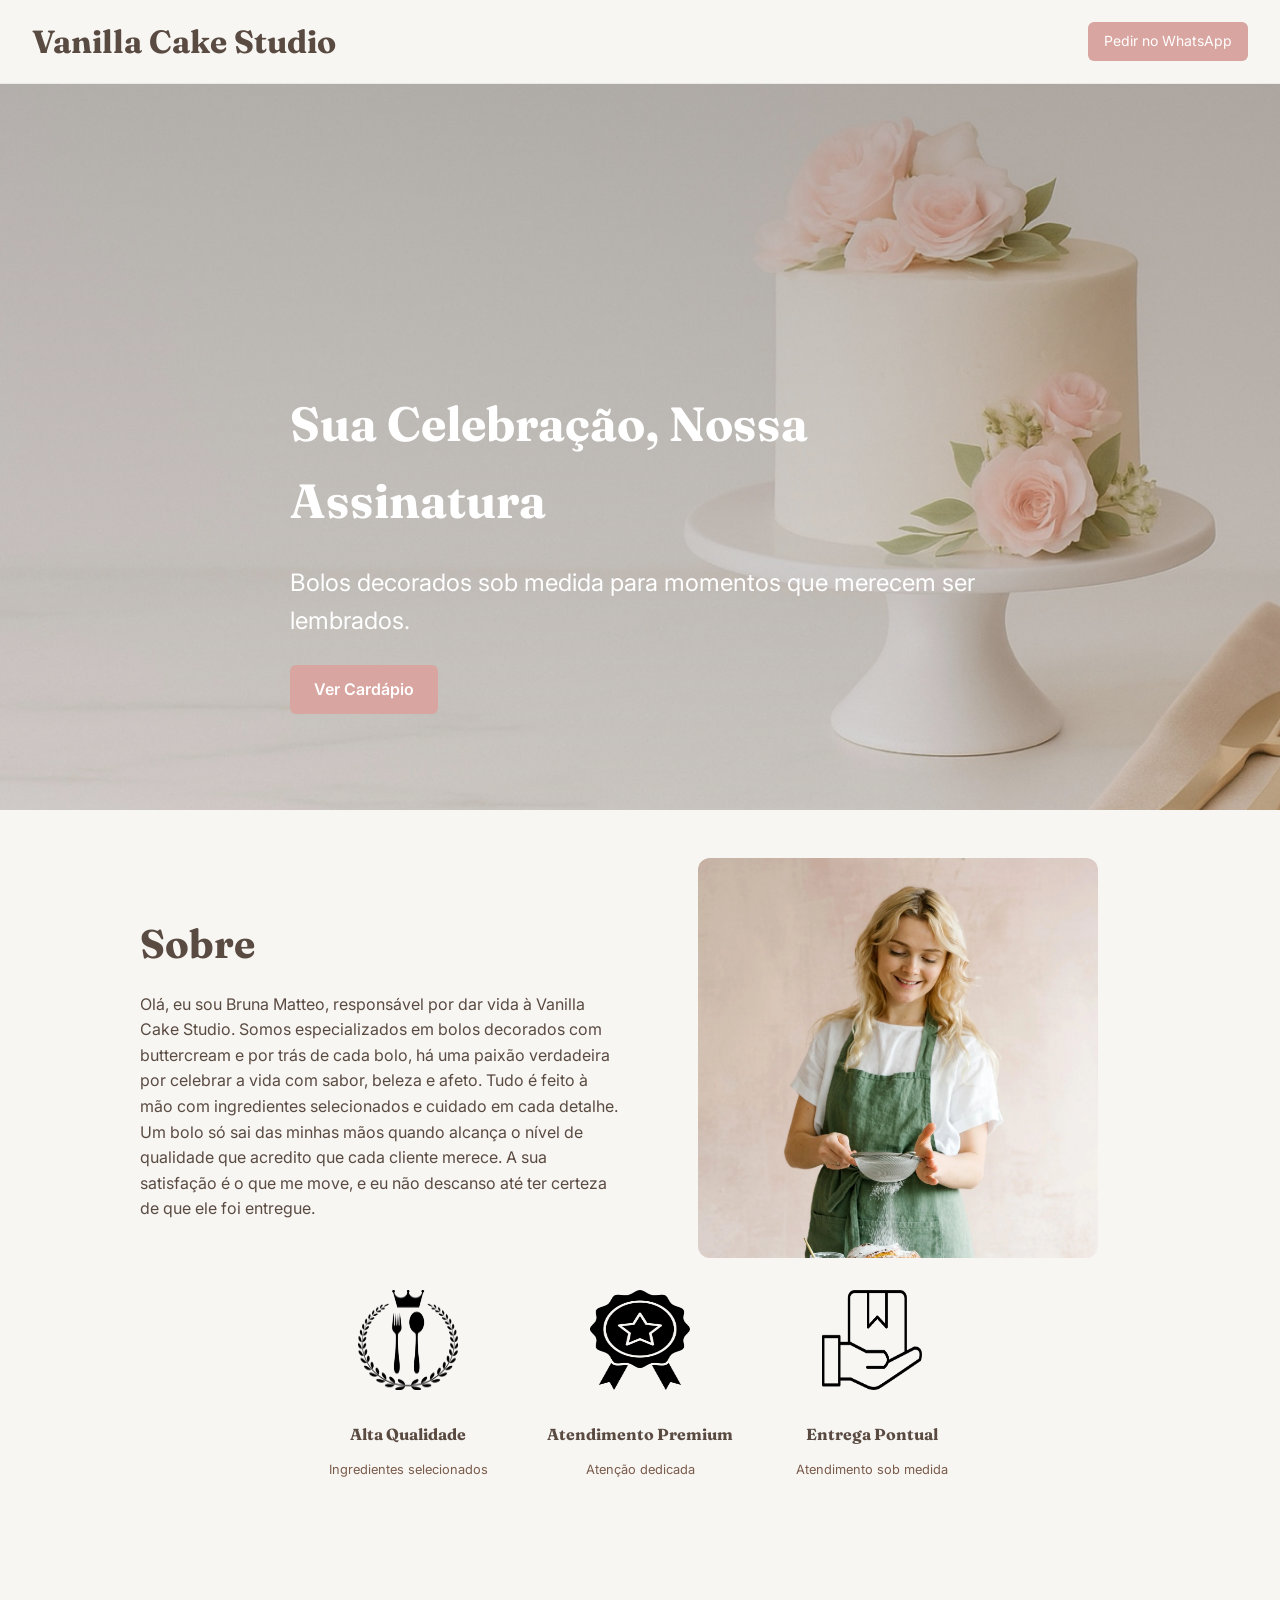
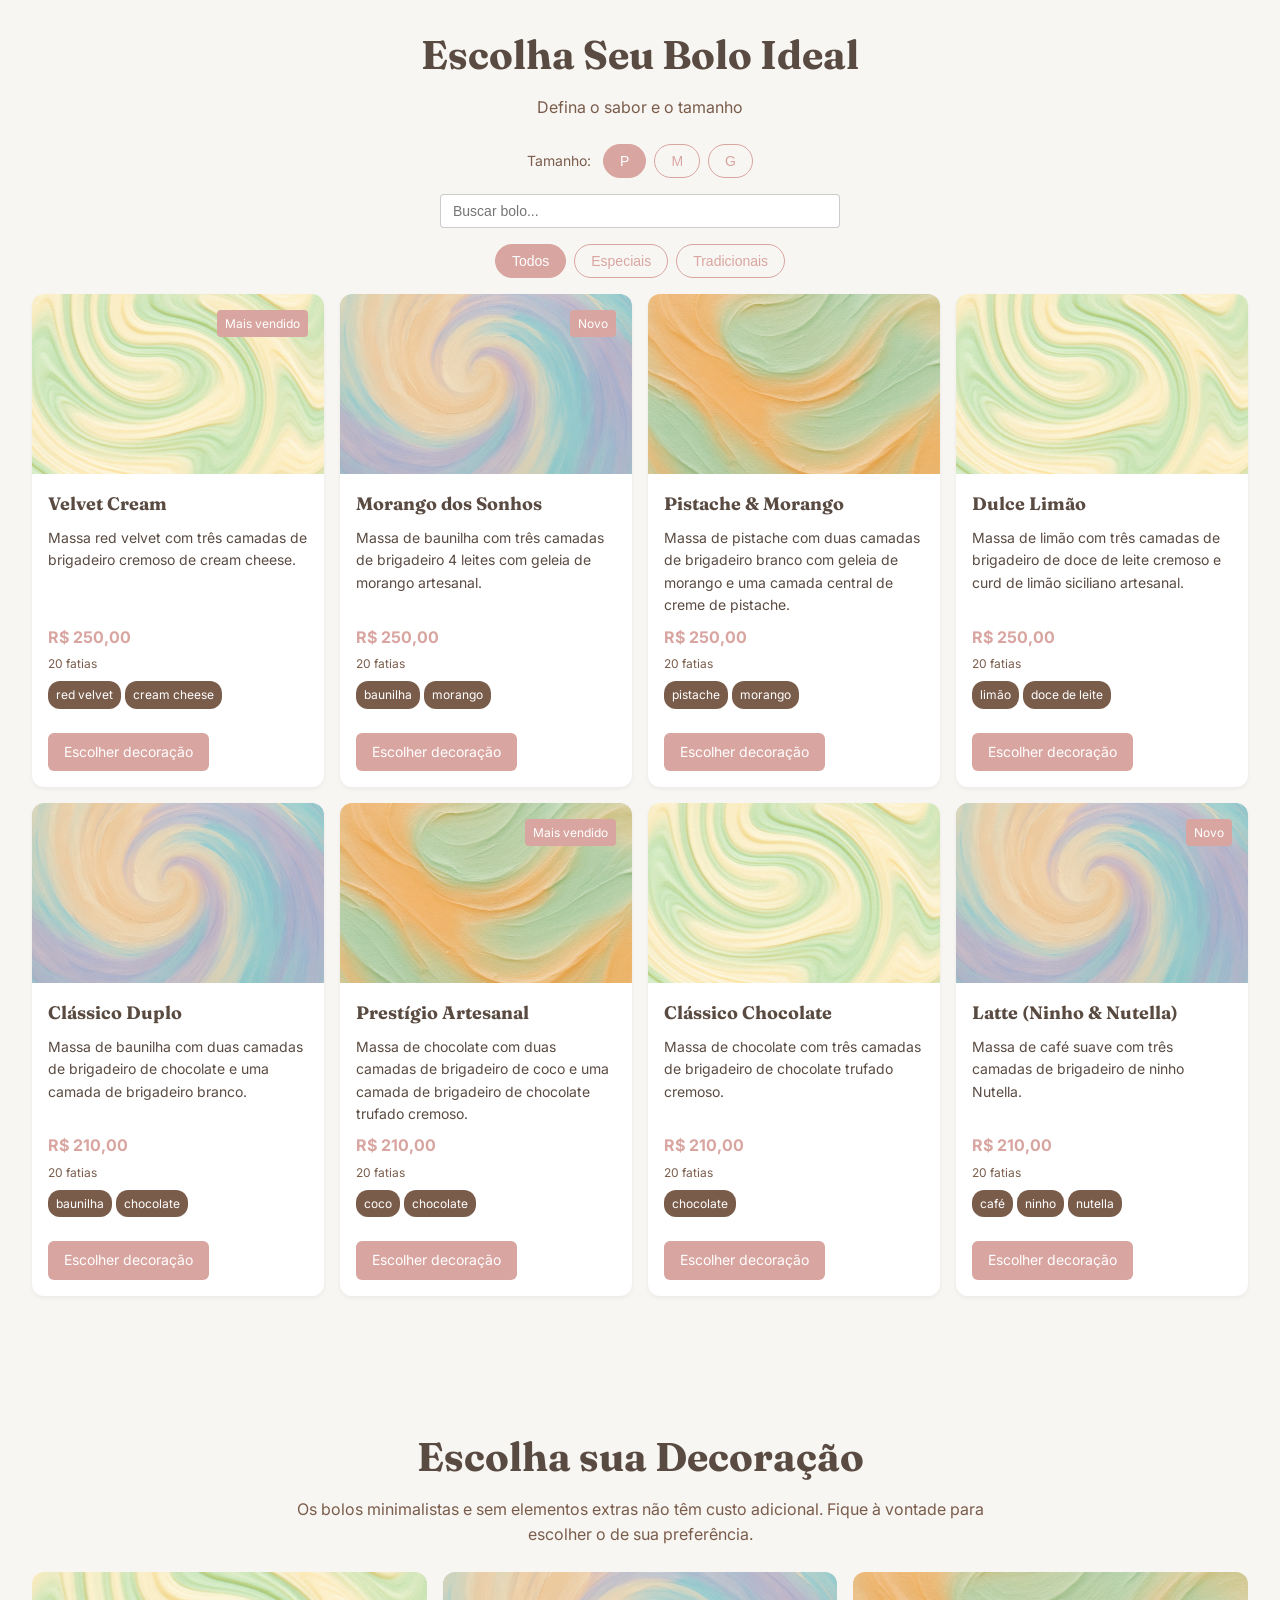
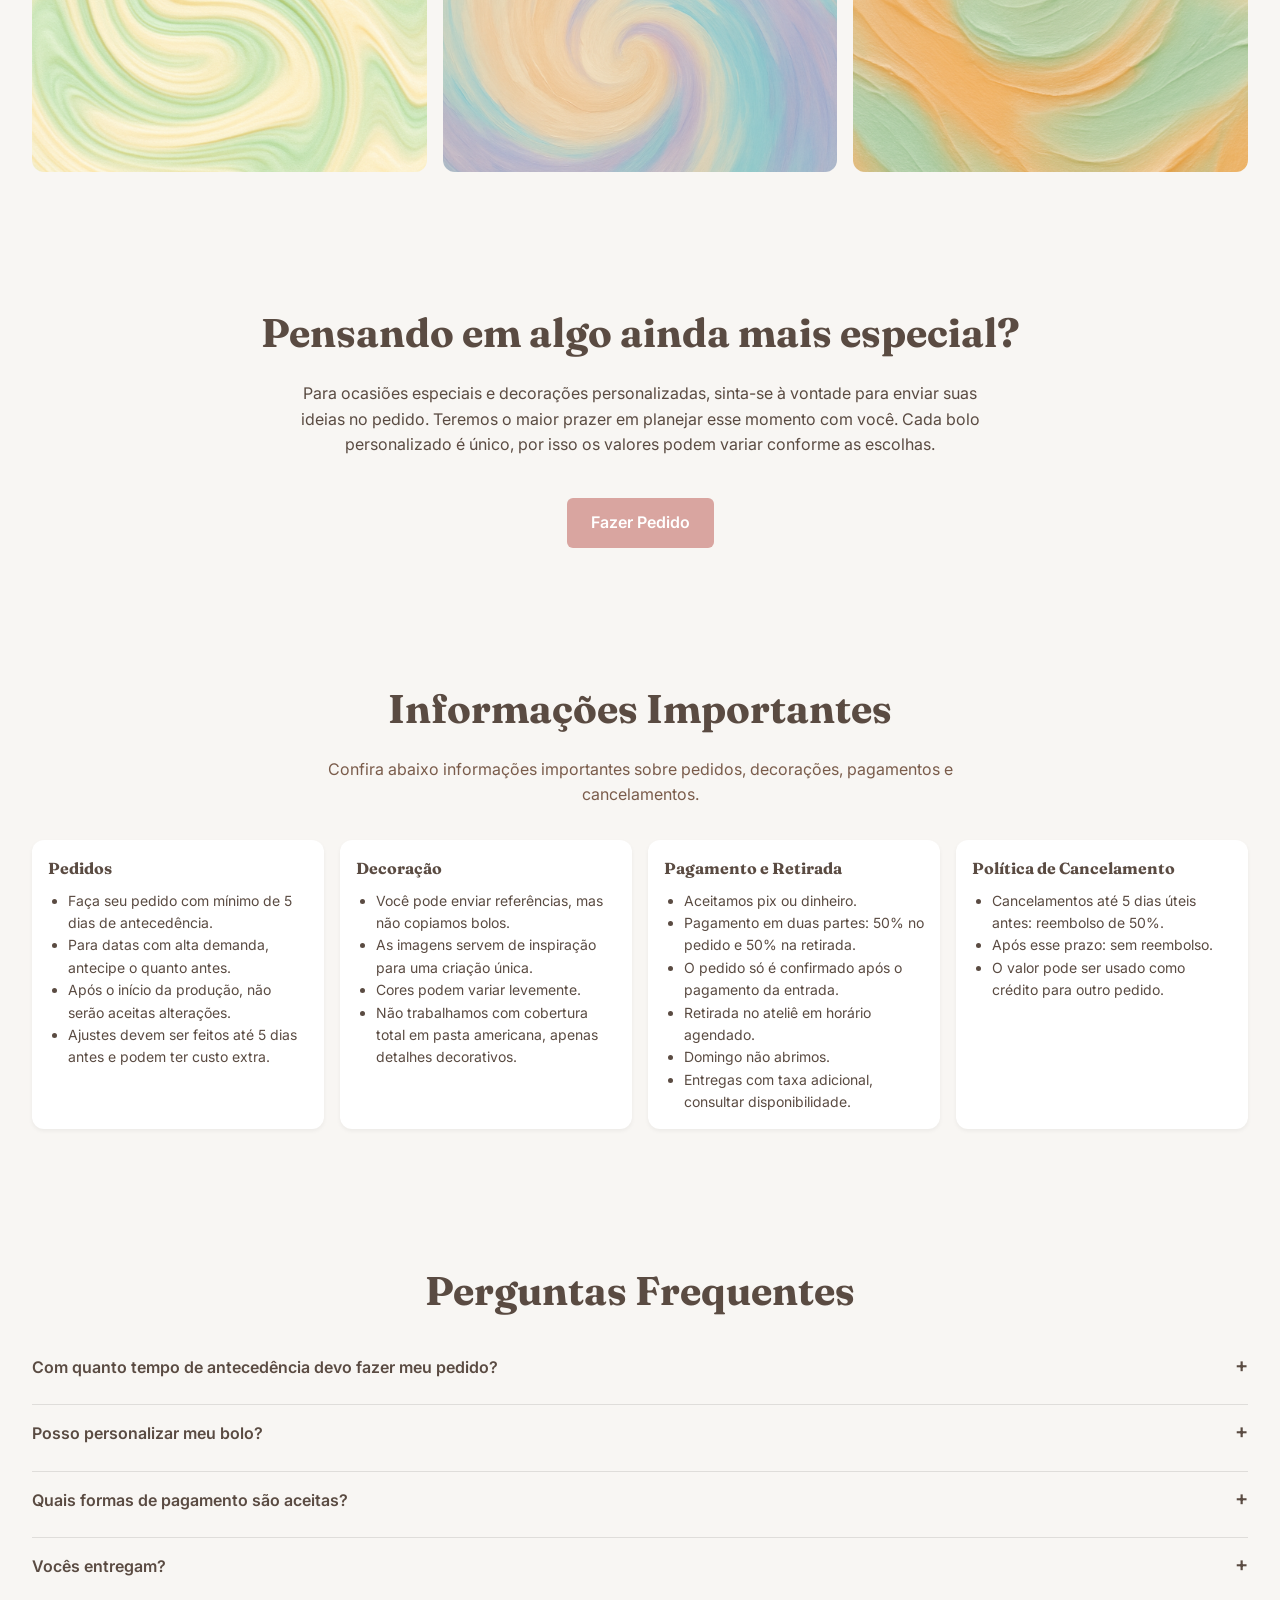
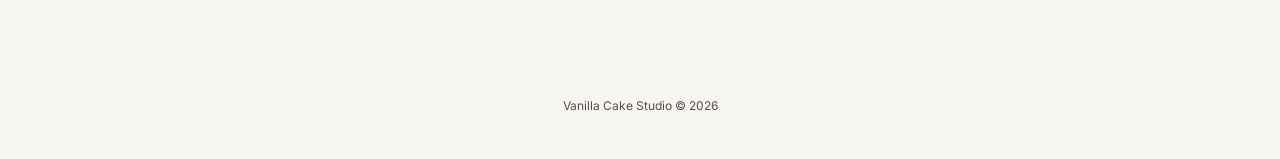
==== index.html @ 95d444e2 "Initial commit" ====
<!DOCTYPE html>
<html lang="pt-BR">
<head>
  <meta charset="UTF-8">
  <meta name="viewport" content="width=device-width, initial-scale=1.0">
  <title>Cardápio Bolo à Vista</title>
  <meta name="description" content="Cardápio de bolos decorados, feitos sob medida e personalizados.">
  <!-- Google Fonts -->
  <!-- Use Fraunces for elegant headlines and Inter for body text -->
  <link href="https://fonts.googleapis.com/css2?family=Fraunces:ital,opsz,wght@0,9..144,600;0,9..144,700;1,9..144,600;1,9..144,700&family=Inter:wght@400;500;600;700&display=swap" rel="stylesheet">
  <!-- Styles -->
  <link rel="stylesheet" href="assets/css/styles.css">
</head>
<body>
  <!-- Header -->
  <header id="header">
    <nav class="nav-bar">
      <div class="brand-text" id="brandText">Bolo à Vista</div>
      <a class="header-cta" id="headerCta" href="#" aria-label="Fazer pedido no WhatsApp">WhatsApp</a>
    </nav>
  </header>
  <!-- Main content will be injected via JS -->
  <main id="main"></main>
  <!-- Footer -->
  <footer id="footer">
    <div class="footer-inner">
      <p id="footerText"></p>
    </div>
  </footer>
  <!-- Scripts -->
  <!-- Default content for offline preview. When the site is deployed the CMS JSON will override these values. -->
  <script src="assets/js/data.js"></script>
  <script src="assets/js/app.js"></script>
  <!-- Netlify Identity Script -->
<script src="https://identity.netlify.com/v1/netlify-identity-widget.js"></script>
<script>
  if (window.netlifyIdentity) {
    // Só abre o popup se a URL tiver token do e-mail (convite/recuperação)
    const hasToken = /token=|confirmation_token=|recovery_token=|invite_token=/.test(location.href);

    window.netlifyIdentity.on('init', function () {
      if (hasToken) {
        window.netlifyIdentity.open(); // abre o modal só nesses casos
      }
    });

    // Depois de concluir (login/signup/reset), manda pro painel
    ['login','signup','passwordRecovery'].forEach(function (evt) {
      window.netlifyIdentity.on(evt, function () {
        location.href = '/admin/';
      });
    });
  }
</script>
  
</body>
</html>
---- assets/css/styles.css ----
/*
 * Estilos base e componentes para o cardápio de bolos. O tema é definível via
 * variáveis CSS, permitindo troca de cores sem tocar em código. O layout é
 * mobile-first e responsivo.
 */

:root {
  /* Default color palette inspired by elegant cake boutiques. The palette is easily
   * overridden via the CMS but provides a sophisticated starting point. */
  --primary: #d9a5a0;      /* blush / rosa queimado */
  --secondary: #7a5c4b;    /* marrom sofisticado */
  --bg: #fffdfc;          /* off‑white background */
  --card: #ffffff;         /* card backgrounds */
  --text: #5a4b42;         /* primary text color (soft brown) */
  --font-title: 'Fraunces', serif;
  --font-body: 'Inter', sans-serif;
}

body {
  margin: 0;
  font-family: var(--font-body);
  background: var(--bg);
  color: var(--text);
  line-height: 1.6;
  -webkit-font-smoothing: antialiased;
  -moz-osx-font-smoothing: grayscale;
}

a {
  color: inherit;
  text-decoration: none;
}

/* Header */
.nav-bar {
  display: flex;
  justify-content: space-between;
  align-items: center;
  padding: 1rem clamp(1rem, 5vw, 2rem);
  position: sticky;
  top: 0;
  z-index: 1000;
  background: var(--bg);
  backdrop-filter: blur(5px);
  border-bottom: 1px solid rgba(0,0,0,0.05);
}

.brand-text {
  font-family: var(--font-title);
  font-size: clamp(1.25rem, 5vw, 2rem);
  font-weight: 700;
}

.header-cta {
  padding: 0.5rem 1rem;
  font-size: clamp(0.75rem, 2vw, 0.875rem);
  color: #fff;
  background: var(--primary);
  border-radius: 6px;
  text-decoration: none;
  transition: background .3s;
  display: inline-block;
}

.header-cta:hover,
.header-cta:focus {
  background: var(--secondary);
}

/* Generic section styles */
section {
  padding: clamp(2rem, 5vw, 3rem) clamp(1rem, 4vw, 2rem);
}

/* Hero */
.hero {
  position: relative;
  color: #fff;
  text-align: center;
  min-height: 60vh;
  display: flex;
  justify-content: center;
  align-items: center;
  overflow: hidden;
}

.hero .hero-content {
  position: relative;
  z-index: 1;
  max-width: 700px;
  padding: 0 1rem;
}

.hero img {
  position: absolute;
  top: 0;
  left: 0;
  width: 100%;
  height: 100%;
  object-fit: cover;
  z-index: 0;
}

.hero .overlay {
  position: absolute;
  top: 0;
  left: 0;
  width: 100%;
  height: 100%;
  z-index: 0;
}

.hero-title {
  font-family: var(--font-title);
  font-size: clamp(1.75rem, 6vw, 3rem);
  margin-bottom: 0.5rem;
}

.hero-subtitle {
  font-size: clamp(1rem, 2.5vw, 1.5rem);
  margin-bottom: 1.5rem;
}

.hero-cta {
  display: inline-block;
  padding: 0.75rem 1.5rem;
  background: var(--primary);
  color: #fff;
  border-radius: 6px;
  text-decoration: none;
  font-weight: 600;
  transition: background .3s;
}

.hero-cta:hover,
.hero-cta:focus {
  background: var(--secondary);
}

/* About */
.about {
  background: var(--bg);
  /* Centraliza a seção About dentro da largura máxima definida */
  max-width: 1000px;
  margin-left: auto;
  margin-right: auto;
}

.about-title {
  font-family: var(--font-title);
  font-size: clamp(1.5rem, 5vw, 2.5rem);
  margin-bottom: 1rem;
}

.about-text {
  font-size: clamp(0.9rem, 3vw, 1rem);
  line-height: 1.6;
  margin-bottom: 1rem;
}

.feature-list {
  display: grid;
  /* Aumente a largura mínima para acomodar ícones maiores */
  grid-template-columns: repeat(auto-fit, minmax(200px, 1fr));
  gap: 1rem;
  margin-top: 2rem;
}

.feature-item {
  background: var(--card);
  border-radius: 12px;
  padding: 1rem;
  text-align: center;
  box-shadow: 0 2px 4px rgba(0,0,0,0.05);
}

.feature-icon {
  margin-bottom: 0.5rem;
  font-size: 2rem;
}

/* Ajusta imagens usadas como ícones na seção Sobre */
.feature-icon img {
  /* Aumente o tamanho dos ícones das features para melhor legibilidade */
  /* Amplie ainda mais os ícones para melhor visibilidade */
  width: 180px;
  height: 180px;
  margin: 0 auto 0.5rem auto;
  display: block;
}

/* Sobre - novo layout */
.about-container {
  display: grid;
  gap: 1.5rem;
  align-items: center;
  justify-content: center;
  /* Em mobile, mantém layout empilhado. Em telas maiores, usa colunas iguais para imagem e conteúdo. */
  grid-template-columns: 1fr;
}

.about-content {
  max-width: 600px;
}

.about-image {
  width: 100%;
  max-width: 350px;
  border-radius: 12px;
  object-fit: cover;
}

@media (min-width: 768px) {
  .about-container {
    /* Divide a área igualmente entre texto e imagem para melhor equilíbrio */
    grid-template-columns: 1fr 1fr;
    gap: 2rem;
    /* Alinha o topo para que a imagem comece na mesma altura do texto */
    align-items: flex-start;
  }
  .about-content {
    text-align: left;
    padding-right: 1rem;
  }
  .about-image {
    width: 100%;
    max-width: 400px;
  }
}

/* === Novo layout para Sobre === */
/* Grid principal (texto + imagem) */
.about-grid {
  display: grid;
  gap: 1.5rem;
  align-items: center;
}
@media (min-width: 768px) {
  .about-grid {
    grid-template-columns: 1fr 1fr;
    gap: 2rem;
    align-items: center;
  }
}

/* Wrapper do texto */
.about-text-wrapper {
  text-align: left;
}

/* Ajuste da imagem na seção sobre */
.about-image {
  width: 100%;
  max-width: 400px;
  border-radius: 12px;
  object-fit: cover;
  margin: 0 auto;
}

/* Linha de ícones/recursos */
.features-row {
  display: flex;
  flex-wrap: wrap;
  /* Centraliza os ícones na linha e adiciona espaçamento uniforme */
  justify-content: center;
  gap: 2rem;
  margin-top: 2rem;
}

.features-row .feature-item {
  /* Garante que cada item tenha largura consistente e centralizada */
  flex: 0 0 200px;
  text-align: center;
  /* Remove qualquer aparência de cartão herdada */
  background: none;
  border-radius: 0;
  box-shadow: none;
  padding: 0;
}

.features-row .feature-item img {
  /* Aumenta o tamanho dos ícones sem aumentar os cartões */
  /* Ícones ajustados para elegância: grandes, mas sem exagero */
  width: 100px;
  height: 100px;
  margin: 0 auto 0.5rem auto;
}

.features-row .feature-item h3 {
  font-family: var(--font-title);
  font-size: 1rem;
  margin-bottom: 0.25rem;
}

.features-row .feature-item p {
  font-size: 0.8rem;
  color: var(--secondary);
}

/* Decorations section */
.decorations {
  background: var(--bg);
  text-align: center;
}

.decorations-title {
  font-family: var(--font-title);
  font-size: clamp(1.5rem, 5vw, 2.5rem);
  margin-bottom: 0.5rem;
}

.decorations-subtitle {
  font-size: clamp(0.9rem, 3vw, 1rem);
  max-width: 700px;
  margin: 0 auto 1.5rem auto;
  color: var(--secondary);
}

.decorations-grid {
  display: grid;
  grid-template-columns: repeat(auto-fit, minmax(200px, 1fr));
  gap: 1rem;
}

.decorations-grid img {
  width: 100%;
  height: 200px;
  object-fit: cover;
  border-radius: 12px;
}

/* Policies intro */
.policies-intro {
  font-size: clamp(0.9rem, 3vw, 1rem);
  max-width: 700px;
  margin: 0 auto 2rem auto;
  text-align: center;
  color: var(--secondary);
}

/* Menu */
.menu-section {}

.menu-title {
  font-family: var(--font-title);
  font-size: clamp(1.5rem, 5vw, 2.5rem);
  text-align: center;
  margin-bottom: 1rem;
}

/* Subtítulo da seção do cardápio */
.menu-subtitle {
  font-size: clamp(0.85rem, 2.5vw, 1rem);
  text-align: center;
  margin-top: -0.5rem;
  margin-bottom: 1.5rem;
  color: var(--secondary);
}

.search-container {
  display: flex;
  justify-content: center;
  margin-bottom: 1rem;
}

/* Informação da categoria (descrição + tabela de tamanhos) */
.category-info {
  max-width: 600px;
  margin: 0 auto 1.5rem auto;
  text-align: center;
  display: none; /* escondido até que uma categoria seja selecionada */
}

.category-description {
  font-size: 0.9rem;
  font-weight: 600;
  color: var(--secondary);
  margin-bottom: 0.25rem;
}

.category-sizes {
  display: flex;
  flex-direction: column;
  gap: 0.25rem;
  font-size: 0.85rem;
  align-items: center;
}

/* Resumo compacto de preços P/M/G por categoria */
.price-summary {
  font-size: 0.9rem;
  color: var(--secondary);
  margin-top: 0.25rem;
}

/* O texto dentro da price-summary em strong deve ter maior contraste */
.price-summary strong {
  font-weight: 700;
  color: var(--text);
  font-size: 1rem;
}

.size-line {
  color: var(--text);
}

/* Blocos de categorias e preços quando "Todos" está selecionado */
.category-block {
  margin-bottom: 1rem;
  text-align: center;
}

.category-block strong {
  display: block;
  font-family: var(--font-title);
  font-size: 1rem;
  margin-bottom: 0.25rem;
}

.category-block .block-description {
  font-size: 0.85rem;
  color: var(--secondary);
  margin-bottom: 0.25rem;
}

.category-block .size-line {
  font-size: 0.8rem;
}

.search-input {
  width: 100%;
  max-width: 400px;
  padding: 0.5rem 0.75rem;
  border: 1px solid rgba(0,0,0,0.2);
  border-radius: 4px;
  font-size: 0.875rem;
}

.category-filters {
  display: flex;
  flex-wrap: wrap;
  gap: 0.5rem;
  justify-content: center;
  margin-bottom: 1rem;
}

/* Seletor de tamanhos P/M/G */
.size-selector {
  display: flex;
  flex-wrap: wrap;
  justify-content: center;
  align-items: center;
  gap: 0.5rem;
  margin-bottom: 1rem;
}
.size-label {
  font-size: 0.875rem;
  color: var(--secondary);
  margin-right: 0.25rem;
}
.size-button {
  padding: 0.5rem 1rem;
  border: 1px solid var(--primary);
  border-radius: 20px;
  background: transparent;
  color: var(--primary);
  font-size: 0.875rem;
  cursor: pointer;
  transition: background 0.3s ease, color 0.3s ease;
}
.size-button.active {
  background: var(--primary);
  color: #ffffff;
}
.size-button:hover,
.size-button:focus {
  background: var(--secondary);
  color: #ffffff;
}

.category-button {
  padding: 0.5rem 1rem;
  border: 1px solid var(--primary);
  border-radius: 20px;
  background: transparent;
  color: var(--primary);
  font-size: 0.875rem;
  cursor: pointer;
  transition: background .3s, color .3s;
}

.category-button.active,
.category-button:hover {
  background: var(--primary);
  color: #fff;
}

.product-grid {
  display: grid;
  grid-template-columns: repeat(auto-fit, minmax(260px, 1fr));
  gap: 1rem;
}

.product-card {
  background: var(--card);
  border-radius: 12px;
  box-shadow: 0 2px 4px rgba(0,0,0,0.05);
  overflow: hidden;
  display: flex;
  flex-direction: column;
  position: relative;
  transition: transform .2s;
}

.product-card:hover {
  transform: translateY(-2px);
}

.product-image {
  width: 100%;
  height: 180px;
  background: #f7f5f2;
  display: flex;
  justify-content: center;
  align-items: center;
}

.product-image img {
  width: 100%;
  height: 100%;
  object-fit: cover;
}

.product-info {
  padding: 1rem;
  flex: 1;
  display: flex;
  flex-direction: column;
}

.product-name {
  font-family: var(--font-title);
  font-size: 1.125rem;
  margin: 0 0 0.5rem 0;
}

.product-description {
  font-size: 0.875rem;
  margin: 0 0 0.5rem 0;
  flex: 1;
}

.product-price {
  font-weight: 700;
  margin-bottom: 0.25rem;
  color: var(--primary);
}

.product-serves {
  font-size: 0.75rem;
  margin-bottom: 0.5rem;
  color: var(--secondary);
}

/* Tabela de tamanhos dentro de cada card */
.product-sizes {
  font-size: 0.8rem;
  margin-bottom: 0.5rem;
  color: var(--text);
}

.product-sizes .size-line {
  /* Exibe os tamanhos, fatias e preços em linhas separadas */
  margin-bottom: 0.25rem;
}

.product-tags {
  display: flex;
  flex-wrap: wrap;
  gap: 0.25rem;
  margin-bottom: 0.5rem;
}

.product-tag {
  font-size: 0.75rem;
  padding: 0.25rem 0.5rem;
  background: var(--secondary);
  color: #fff;
  border-radius: 12px;
}

.product-badge {
  position: absolute;
  top: 1rem;
  right: 1rem;
  background: var(--primary);
  color: #fff;
  font-size: 0.75rem;
  padding: 0.25rem 0.5rem;
  border-radius: 4px;
}

.product-cta {
  align-self: flex-start;
  margin-top: 1rem;
  padding: 0.5rem 1rem;
  background: var(--primary);
  color: #fff;
  border-radius: 6px;
  font-size: 0.875rem;
  text-decoration: none;
  transition: background .3s;
}

.product-cta:hover,
.product-cta:focus {
  background: var(--secondary);
}

/* Gallery */
.gallery-title {
  font-family: var(--font-title);
  font-size: clamp(1.5rem, 5vw, 2.5rem);
  text-align: center;
  margin-bottom: 1rem;
}

.gallery-grid {
  display: grid;
  grid-template-columns: repeat(auto-fit, minmax(200px, 1fr));
  gap: 1rem;
}

.gallery-grid img {
  width: 100%;
  height: 200px;
  object-fit: cover;
  border-radius: 12px;
}

/* Custom (sob medida) */
.custom {
  text-align: center;
  background: var(--bg);
}

.custom-title {
  font-family: var(--font-title);
  font-size: clamp(1.5rem, 5vw, 2.5rem);
  margin-bottom: 1rem;
}

.custom-text {
  font-size: clamp(0.9rem, 3vw, 1rem);
  max-width: 700px;
  margin: 0 auto 1.5rem auto;
}

.custom-cta {
  display: inline-block;
  margin-top: 1rem;
  padding: 0.75rem 1.5rem;
  background: var(--primary);
  color: #fff;
  border-radius: 6px;
  text-decoration: none;
  font-weight: 600;
  transition: background .3s;
}

.custom-cta:hover,
.custom-cta:focus {
  background: var(--secondary);
}

/* Policies */
.policies-title {
  font-family: var(--font-title);
  font-size: clamp(1.5rem, 5vw, 2.5rem);
  text-align: center;
  margin-bottom: 1rem;
}

.policies-grid {
  display: grid;
  grid-template-columns: repeat(auto-fit, minmax(250px, 1fr));
  gap: 1rem;
}

.policy-card {
  background: var(--card);
  border-radius: 12px;
  padding: 1rem;
  box-shadow: 0 2px 4px rgba(0,0,0,0.05);
}

.policy-card h4 {
  font-family: var(--font-title);
  margin-top: 0;
  margin-bottom: 0.5rem;
  font-size: 1rem;
}

.policy-card ul {
  padding-left: 1.25rem;
  margin: 0;
  font-size: 0.875rem;
  list-style: disc;
}

/* FAQ */
.faq-title {
  font-family: var(--font-title);
  font-size: clamp(1.5rem, 5vw, 2.5rem);
  text-align: center;
  margin-bottom: 1rem;
}

.faq-item {
  border-bottom: 1px solid rgba(0,0,0,0.1);
  padding: 1rem 0;
}

.faq-item:last-child {
  border-bottom: none;
}

.faq-question {
  font-weight: 600;
  cursor: pointer;
  position: relative;
  padding-right: 2rem;
}

.faq-question::after {
  content: '+';
  position: absolute;
  right: 0;
  top: 0;
  font-size: 1.25rem;
  line-height: 1.25rem;
}

.faq-item.open .faq-question::after {
  content: '–';
}

.faq-answer {
  max-height: 0;
  overflow: hidden;
  transition: max-height 0.4s ease;
  font-size: 0.875rem;
  margin-top: 0.5rem;
}

.faq-item.open .faq-answer {
  max-height: 300px;
}

/* Footer */
footer {
  background: var(--bg);
  padding: 2rem;
  text-align: center;
  font-size: 0.75rem;
  color: var(--text);
}

/* Media Queries */
@media (min-width: 768px) {
  .hero {
    min-height: 70vh;
    text-align: left;
    align-items: flex-end;
  }
  .hero .hero-content {
    margin-bottom: 3rem;
  }
}
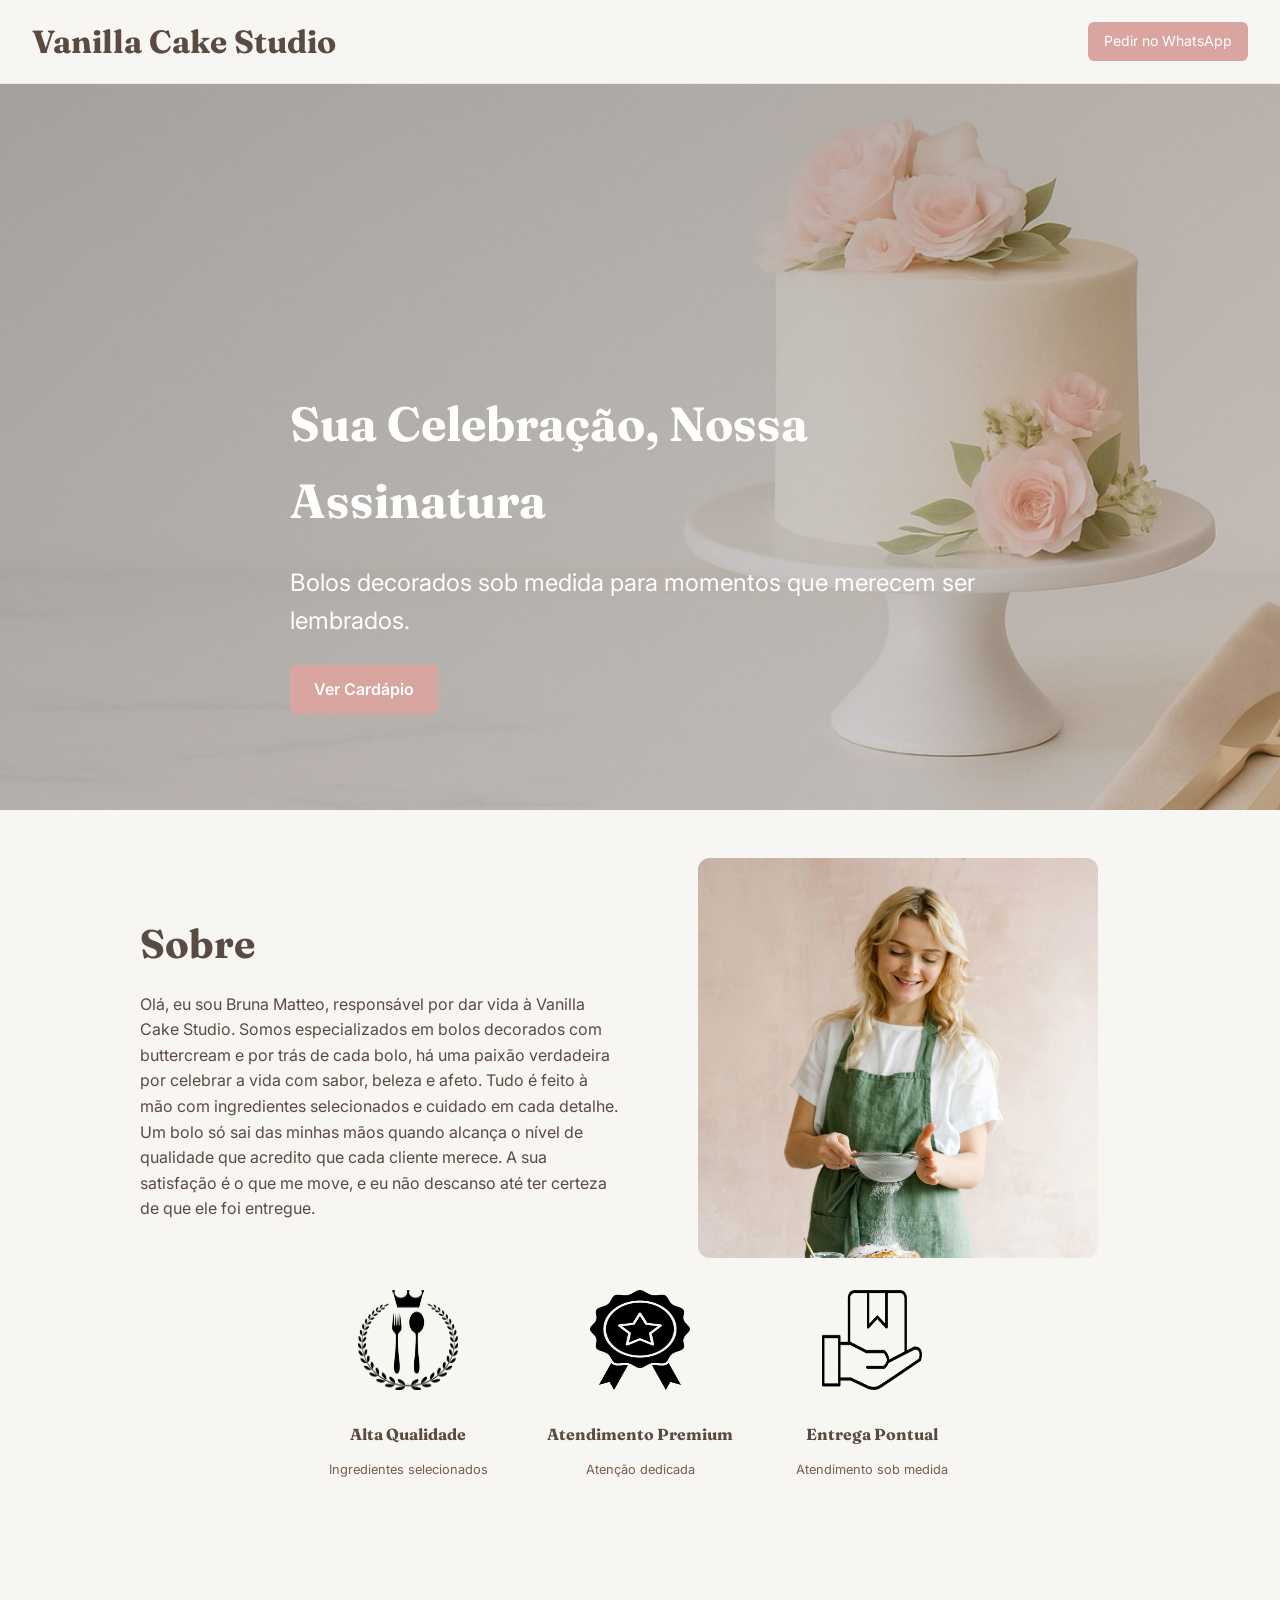
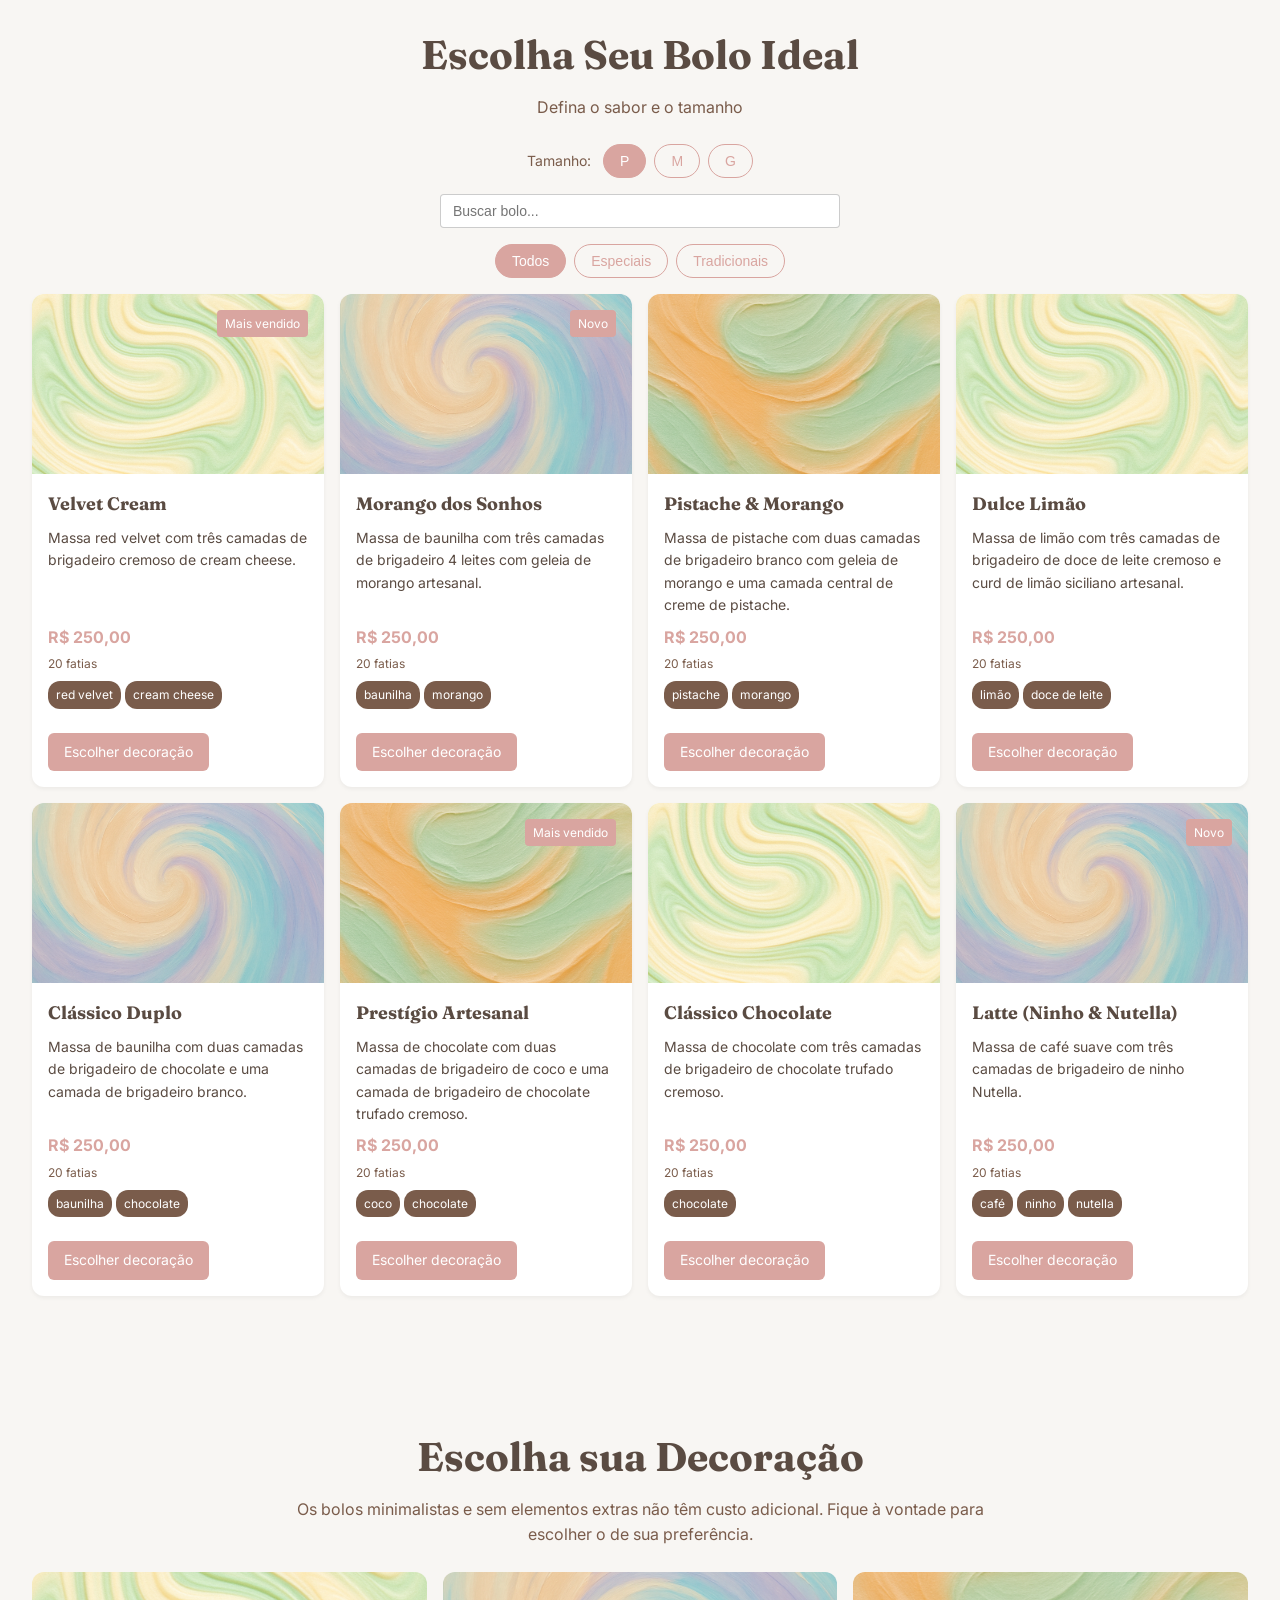
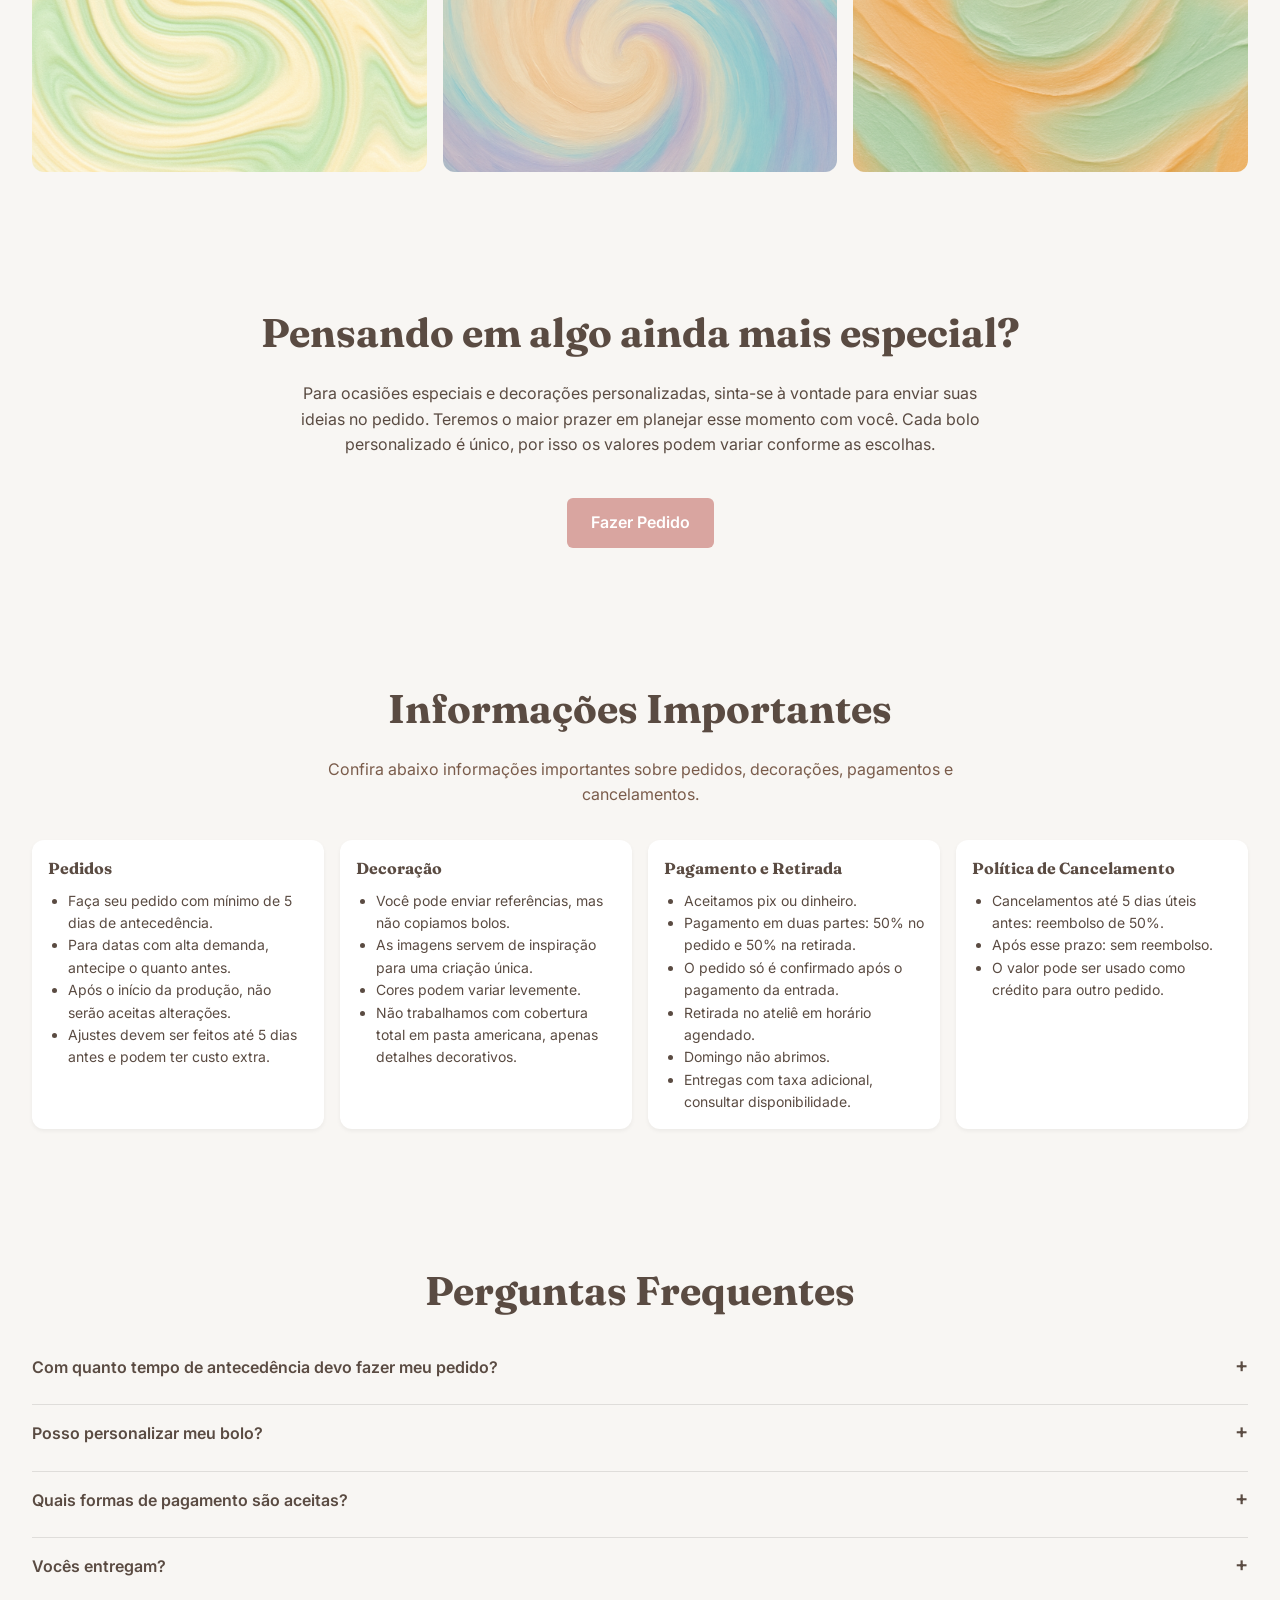
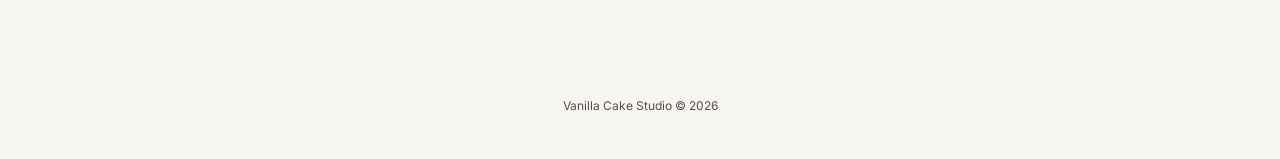
==== commit 1a1f5332: "Update index.html" ====
--- a/index.html
+++ b/index.html
@@ -5,9 +5,10 @@
   <meta name="viewport" content="width=device-width, initial-scale=1.0">
   <title>Cardápio Bolo à Vista</title>
   <meta name="description" content="Cardápio de bolos decorados, feitos sob medida e personalizados.">
+
   <!-- Google Fonts -->
-  <!-- Use Fraunces for elegant headlines and Inter for body text -->
   <link href="https://fonts.googleapis.com/css2?family=Fraunces:ital,opsz,wght@0,9..144,600;0,9..144,700;1,9..144,600;1,9..144,700&family=Inter:wght@400;500;600;700&display=swap" rel="stylesheet">
+
   <!-- Styles -->
   <link rel="stylesheet" href="assets/css/styles.css">
 </head>
@@ -19,39 +20,44 @@
       <a class="header-cta" id="headerCta" href="#" aria-label="Fazer pedido no WhatsApp">WhatsApp</a>
     </nav>
   </header>
+
   <!-- Main content will be injected via JS -->
   <main id="main"></main>
+
   <!-- Footer -->
   <footer id="footer">
     <div class="footer-inner">
       <p id="footerText"></p>
     </div>
   </footer>
+
   <!-- Scripts -->
-  <!-- Default content for offline preview. When the site is deployed the CMS JSON will override these values. -->
+  <!-- Conteúdo padrão para pré-visualização local -->
   <script src="assets/js/data.js"></script>
+
+  <!-- QUEBRA-CACHE para os JSON do CMS (lido pelo app.js -> loadJSON) -->
+  <script>
+    // Usa timestamp diferente a cada deploy/atualização
+    window.__BUILD_ID__ = Date.now();
+  </script>
+
+  <!-- App principal que monta o site -->
   <script src="assets/js/app.js"></script>
-  <!-- Netlify Identity Script -->
-<script src="https://identity.netlify.com/v1/netlify-identity-widget.js"></script>
-<script>
-  if (window.netlifyIdentity) {
-    // Só abre o popup se a URL tiver token do e-mail (convite/recuperação)
-    const hasToken = /token=|confirmation_token=|recovery_token=|invite_token=/.test(location.href);
 
-    window.netlifyIdentity.on('init', function () {
-      if (hasToken) {
-        window.netlifyIdentity.open(); // abre o modal só nesses casos
-      }
-    });
-
-    // Depois de concluir (login/signup/reset), manda pro painel
-    ['login','signup','passwordRecovery'].forEach(function (evt) {
-      window.netlifyIdentity.on(evt, function () {
-        location.href = '/admin/';
+  <!-- Netlify Identity Script (login) -->
+  <script src="https://identity.netlify.com/v1/netlify-identity-widget.js"></script>
+  <script>
+    if (window.netlifyIdentity) {
+      const hasToken = /token=|confirmation_token=|recovery_token=|invite_token=/.test(location.href);
+      window.netlifyIdentity.on('init', function () {
+        if (hasToken) window.netlifyIdentity.open();
       });
-    });
-  }
-</script>
-  
+      ['login','signup','passwordRecovery'].forEach(function (evt) {
+        window.netlifyIdentity.on(evt, function () {
+          location.href = '/admin/';
+        });
+      });
+    }
+  </script>
 </body>
 </html>
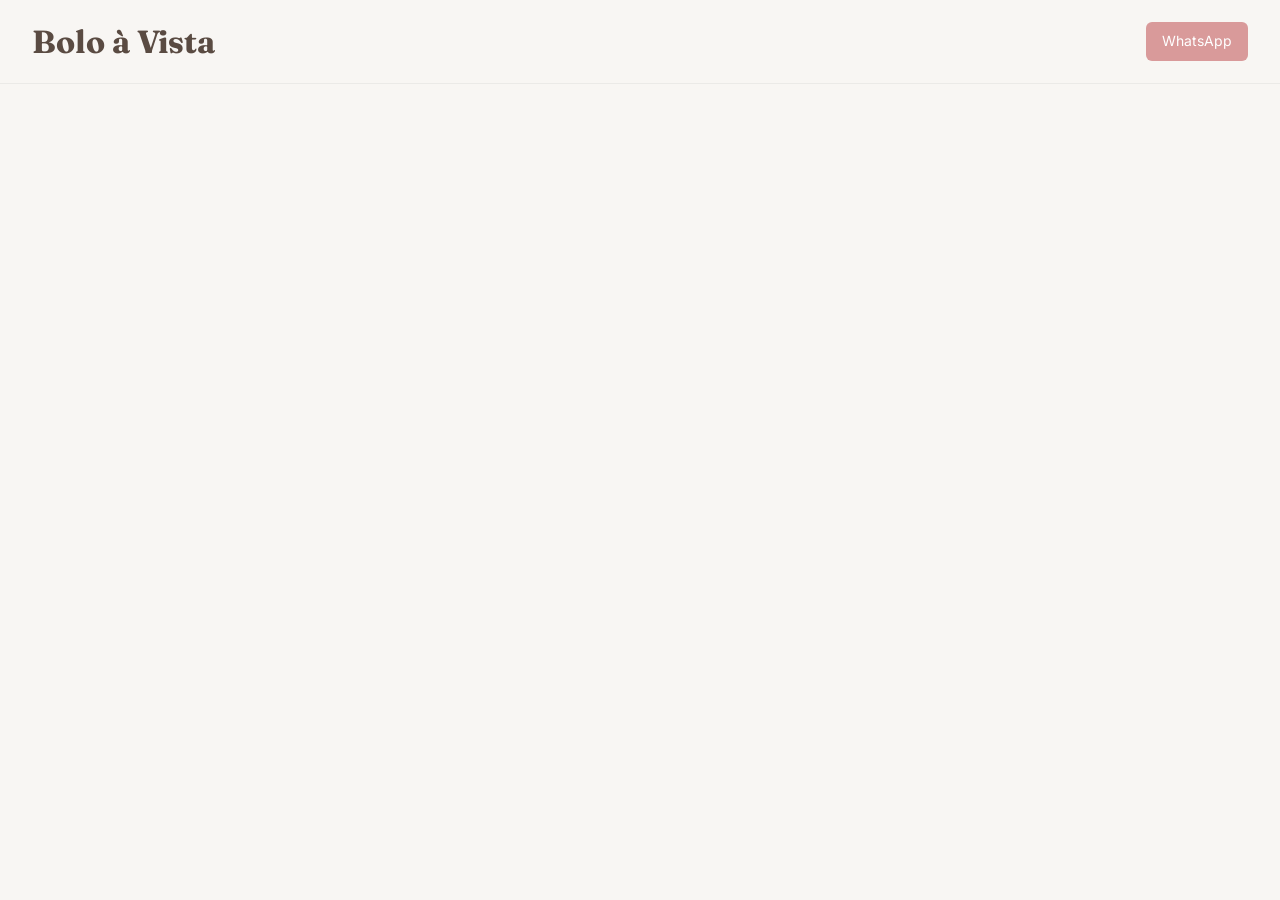
==== commit a3f73e4c: "Update index.html" ====
--- a/index.html
+++ b/index.html
@@ -1,63 +1,54 @@
 <!DOCTYPE html>
 <html lang="pt-BR">
 <head>
-  <meta charset="UTF-8">
-  <meta name="viewport" content="width=device-width, initial-scale=1.0">
-  <title>Cardápio Bolo à Vista</title>
-  <meta name="description" content="Cardápio de bolos decorados, feitos sob medida e personalizados.">
-
-  <!-- Google Fonts -->
-  <link href="https://fonts.googleapis.com/css2?family=Fraunces:ital,opsz,wght@0,9..144,600;0,9..144,700;1,9..144,600;1,9..144,700&family=Inter:wght@400;500;600;700&display=swap" rel="stylesheet">
-
-  <!-- Styles -->
-  <link rel="stylesheet" href="assets/css/styles.css">
+<meta charset="UTF-8">
+<meta name="viewport" content="width=device-width, initial-scale=1.0">
+<title>Cardápio Bolo à Vista</title>
+<meta name="description" content="Cardápio de bolos decorados, feitos sob medida e personalizados.">
+<meta http-equiv="Cache-Control" content="no-cache, no-store, must-revalidate">
+<meta http-equiv="Pragma" content="no-cache">
+<meta http-equiv="Expires" content="0">
+<link href="https://fonts.googleapis.com/css2?family=Fraunces:ital,opsz,wght@0,9..144,600;0,9..144,700;1,9..144,600;1,9..144,700&family=Inter:wght@400;500;600;700&display=swap" rel="stylesheet">
+<link rel="stylesheet" href="assets/css/styles.css">
+<style id="cms-theme-overrides">
+:root{
+  --primary:#58410d;
+  --secondary:#7a5c4b;
+  --bg:#f8f6f3;
+  --card:#ffffff;
+  --text:#5a4b42;
+  --button:#d99a9a;
+}
+.header-cta,
+.product-cta,
+.size-button.active,
+.category-button.active {
+  background: var(--button) !important;
+  border-color: var(--button) !important;
+  color: #fff !important;
+}
+.size-button,
+.category-button {
+  border-color: var(--button) !important;
+}
+.header-cta:hover,
+.product-cta:hover {
+  filter: brightness(0.95);
+}
+</style>
 </head>
 <body>
-  <!-- Header -->
-  <header id="header">
-    <nav class="nav-bar">
-      <div class="brand-text" id="brandText">Bolo à Vista</div>
-      <a class="header-cta" id="headerCta" href="#" aria-label="Fazer pedido no WhatsApp">WhatsApp</a>
-    </nav>
-  </header>
-
-  <!-- Main content will be injected via JS -->
-  <main id="main"></main>
-
-  <!-- Footer -->
-  <footer id="footer">
-    <div class="footer-inner">
-      <p id="footerText"></p>
-    </div>
-  </footer>
-
-  <!-- Scripts -->
-  <!-- Conteúdo padrão para pré-visualização local -->
-  <script src="assets/js/data.js"></script>
-
-  <!-- QUEBRA-CACHE para os JSON do CMS (lido pelo app.js -> loadJSON) -->
-  <script>
-    // Usa timestamp diferente a cada deploy/atualização
-    window.__BUILD_ID__ = Date.now();
-  </script>
-
-  <!-- App principal que monta o site -->
-  <script src="assets/js/app.js"></script>
-
-  <!-- Netlify Identity Script (login) -->
-  <script src="https://identity.netlify.com/v1/netlify-identity-widget.js"></script>
-  <script>
-    if (window.netlifyIdentity) {
-      const hasToken = /token=|confirmation_token=|recovery_token=|invite_token=/.test(location.href);
-      window.netlifyIdentity.on('init', function () {
-        if (hasToken) window.netlifyIdentity.open();
-      });
-      ['login','signup','passwordRecovery'].forEach(function (evt) {
-        window.netlifyIdentity.on(evt, function () {
-          location.href = '/admin/';
-        });
-      });
-    }
-  </script>
-</body>
-</html>
+<header id="header">
+  <nav class="nav-bar">
+    <div class="brand-text" id="brandText">Bolo à Vista</div>
+    <a class="header-cta" id="headerCta" href="#" aria-label="Fazer pedido no WhatsApp">WhatsApp</a>
+  </nav>
+</header>
+<main id="main"></main>
+<footer id="footer">
+  <div class="footer-inner">
+    <p id="footerText"></p>
+  </div>
+</footer>
+<script src="assets/js/data.js"></script>
+<script>window.__BUILD_ID__=Date.no
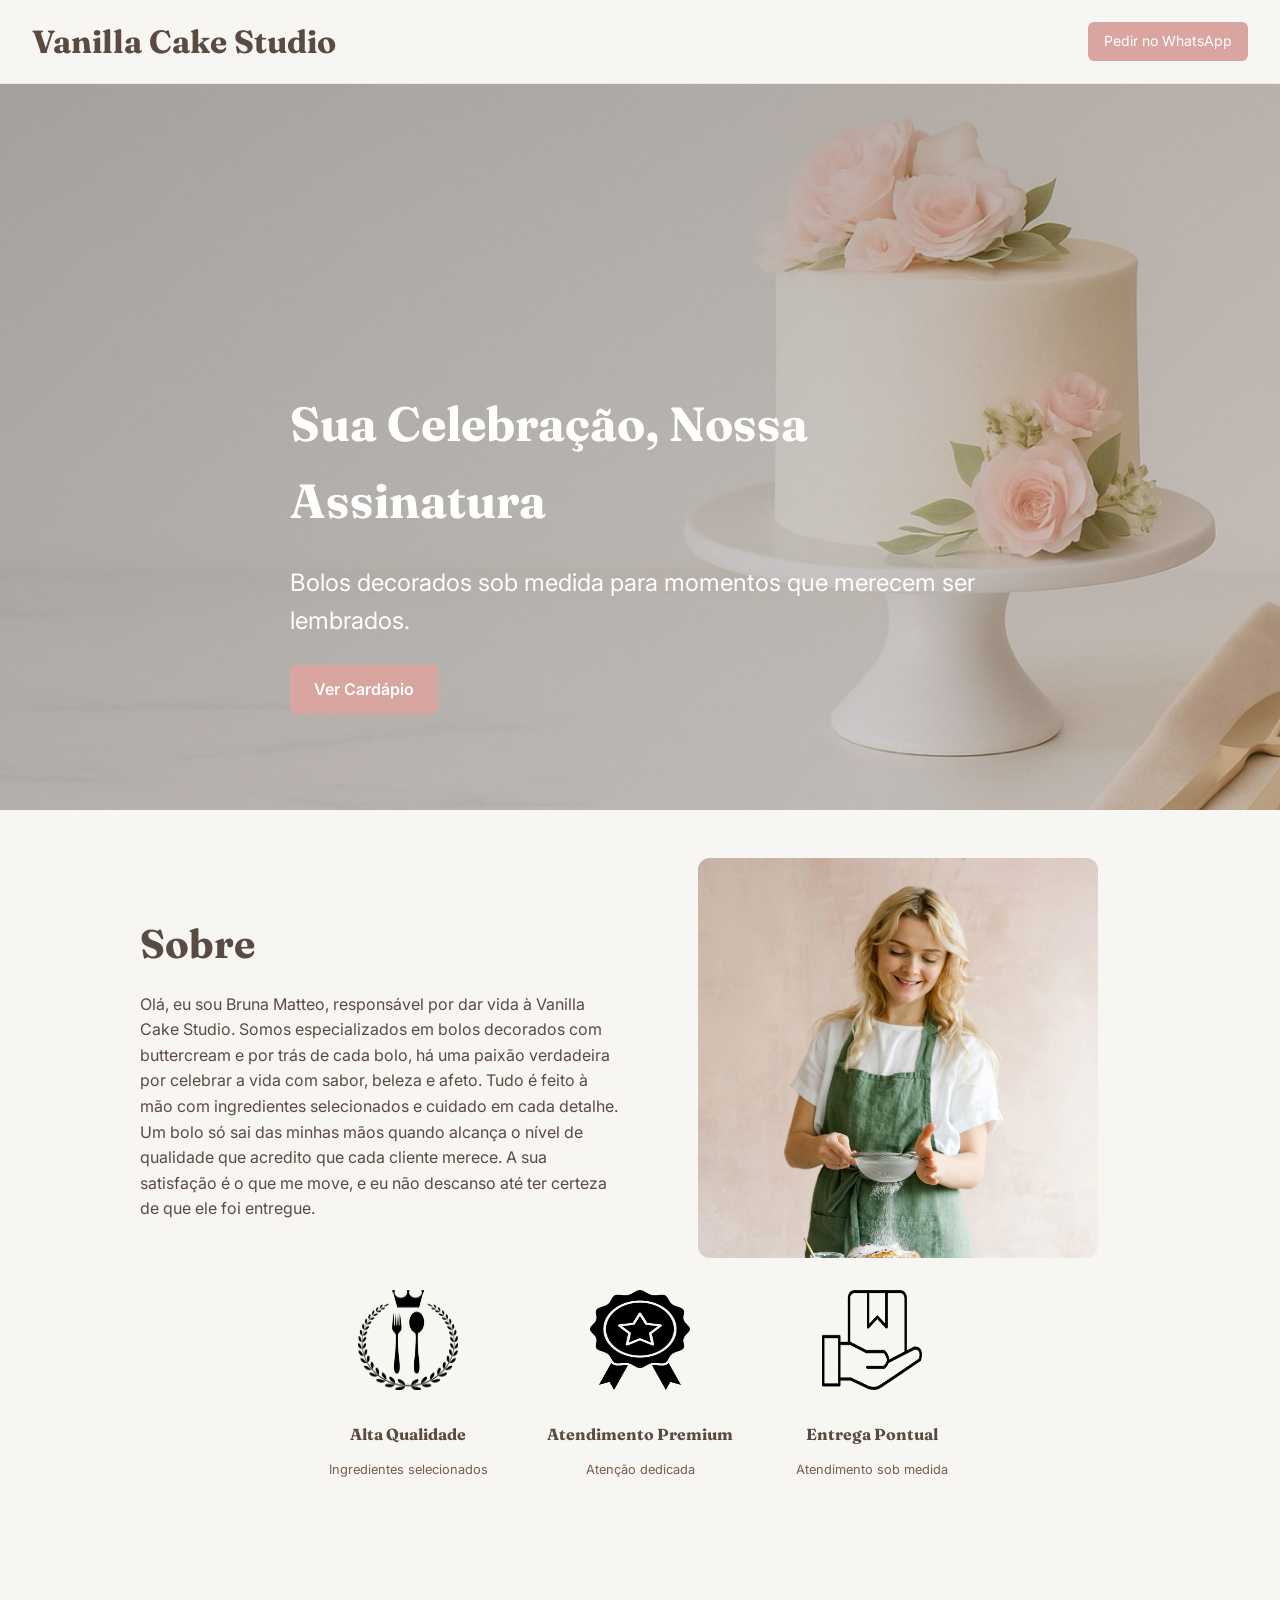
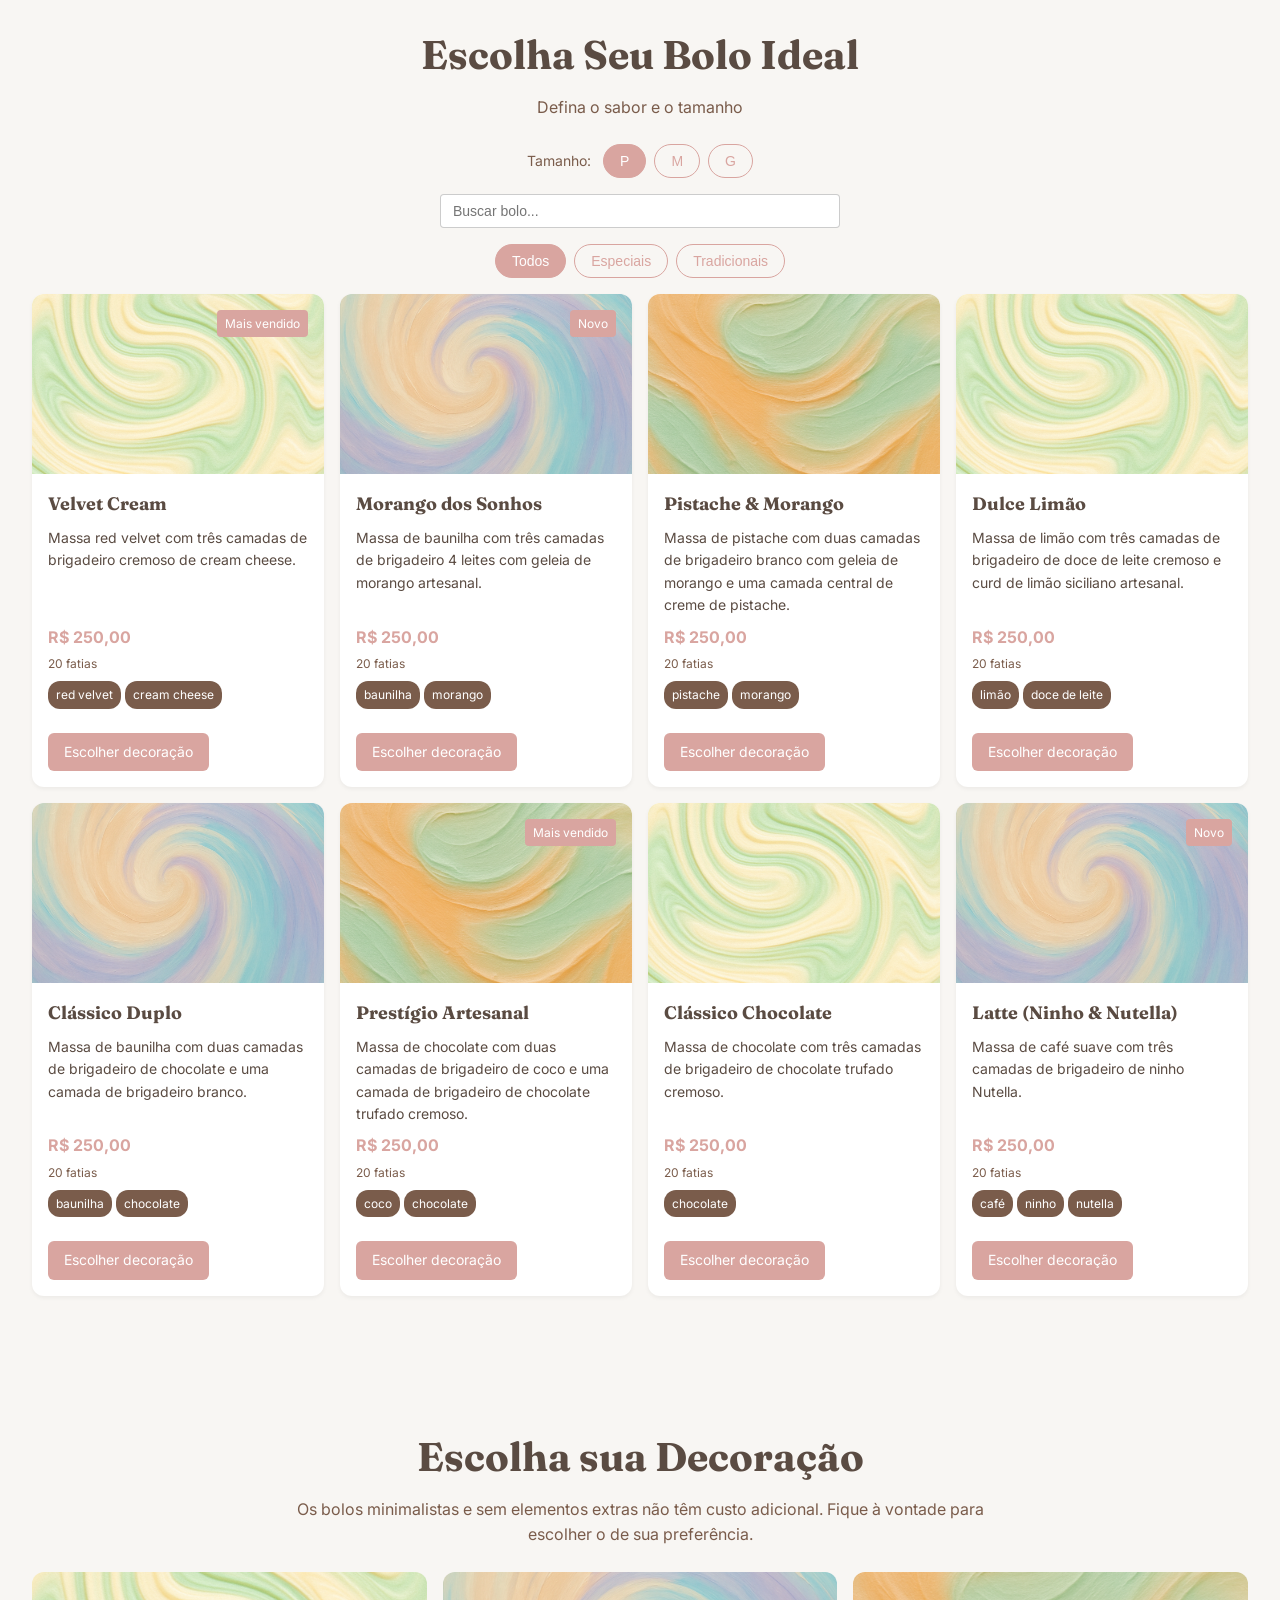
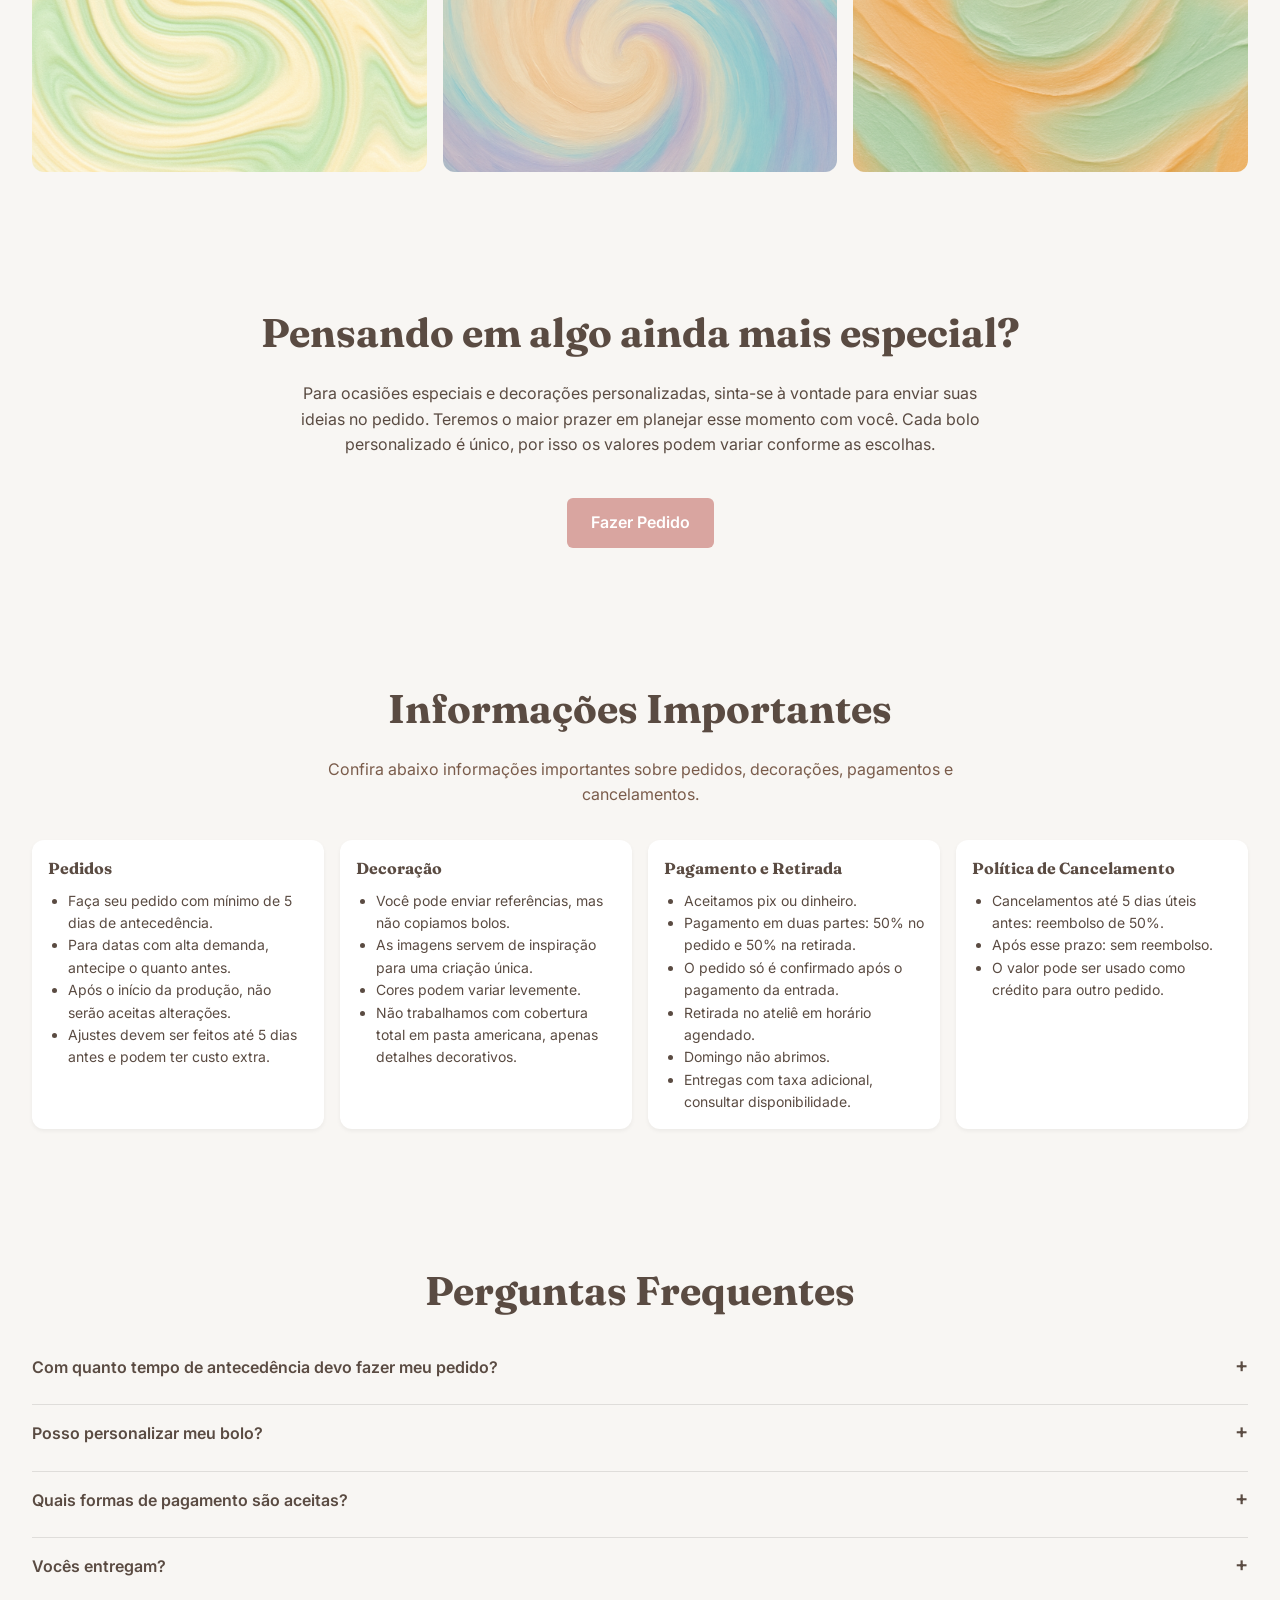
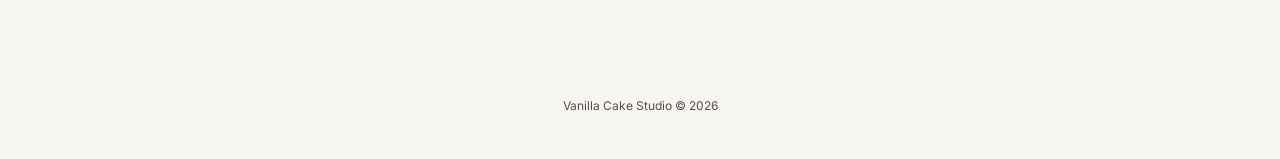
==== commit 17b334a0: "Update index.html" ====
--- a/index.html
+++ b/index.html
@@ -44,11 +44,17 @@
     <a class="header-cta" id="headerCta" href="#" aria-label="Fazer pedido no WhatsApp">WhatsApp</a>
   </nav>
 </header>
+
 <main id="main"></main>
+
 <footer id="footer">
   <div class="footer-inner">
     <p id="footerText"></p>
   </div>
 </footer>
+
 <script src="assets/js/data.js"></script>
-<script>window.__BUILD_ID__=Date.no
+<script>window.__BUILD_ID__ = Date.now();</script>
+<script src="assets/js/app.js"></script>
+</body>
+</html>
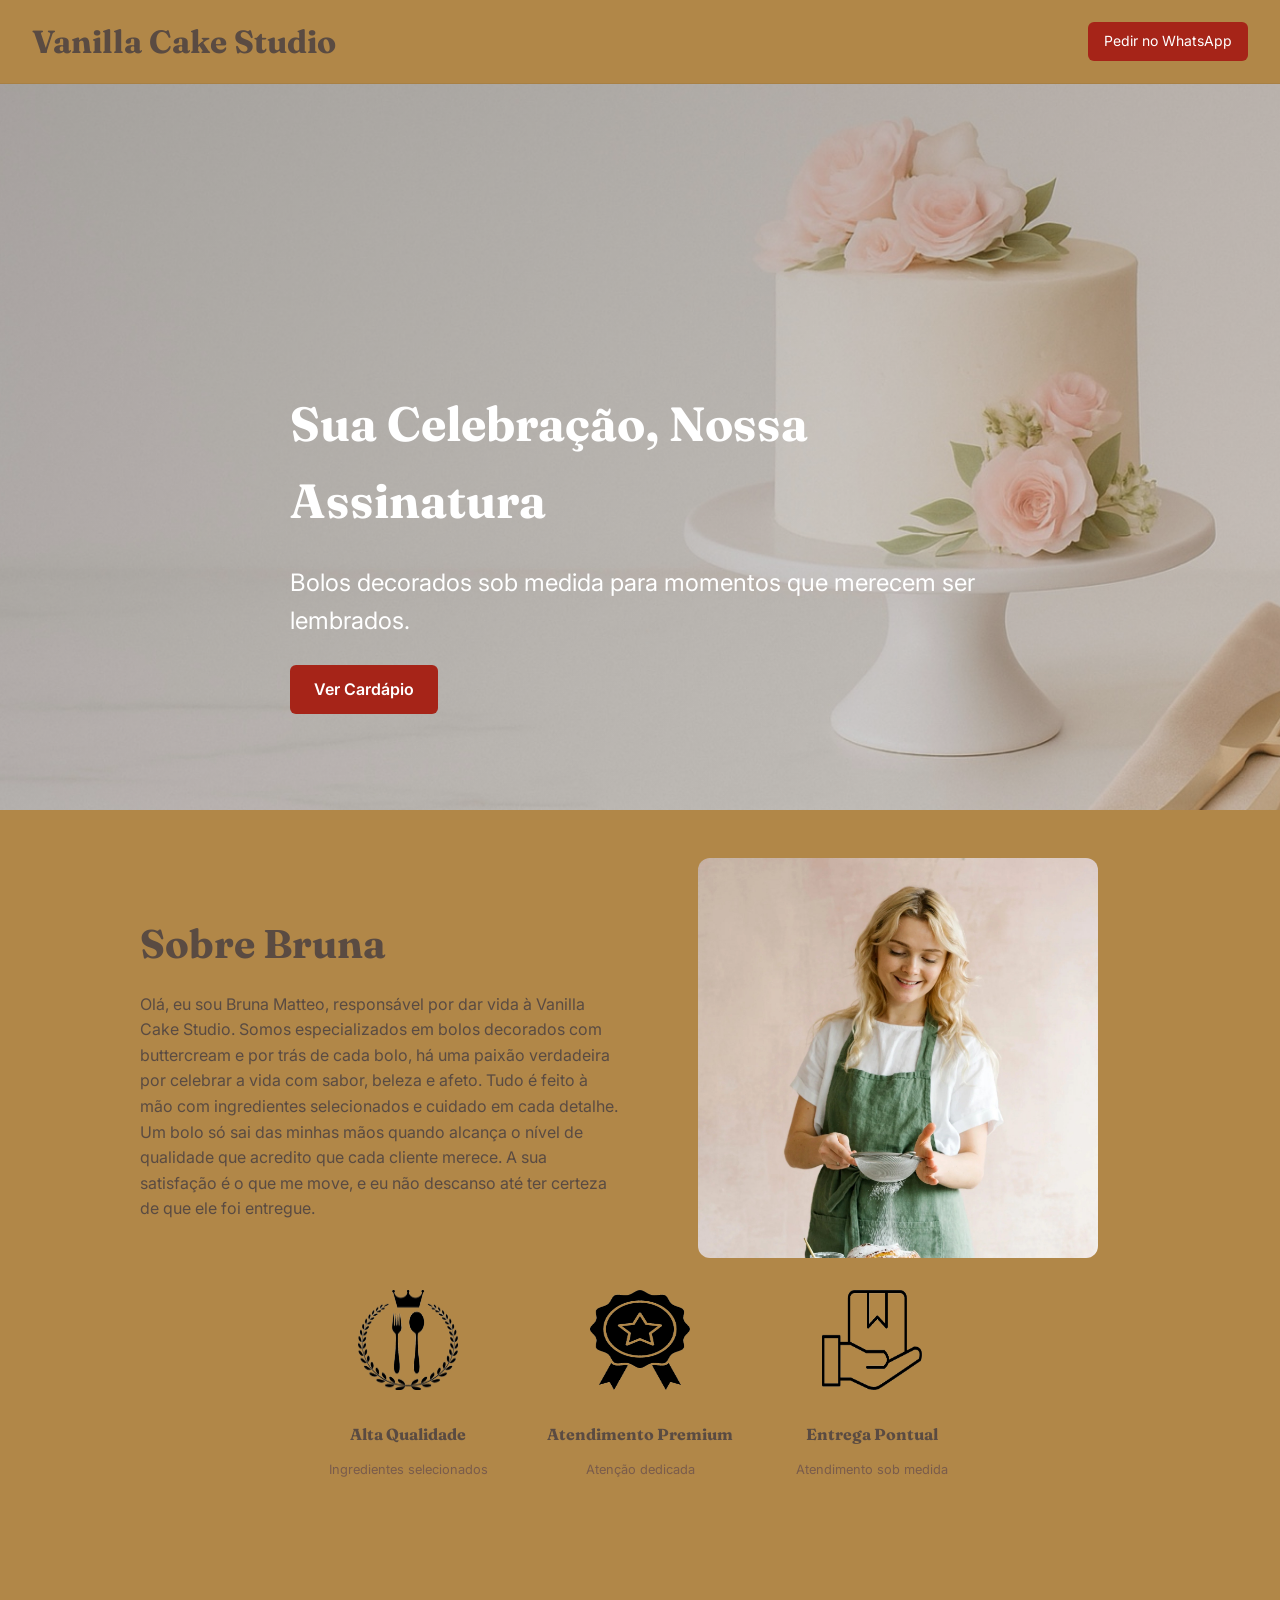
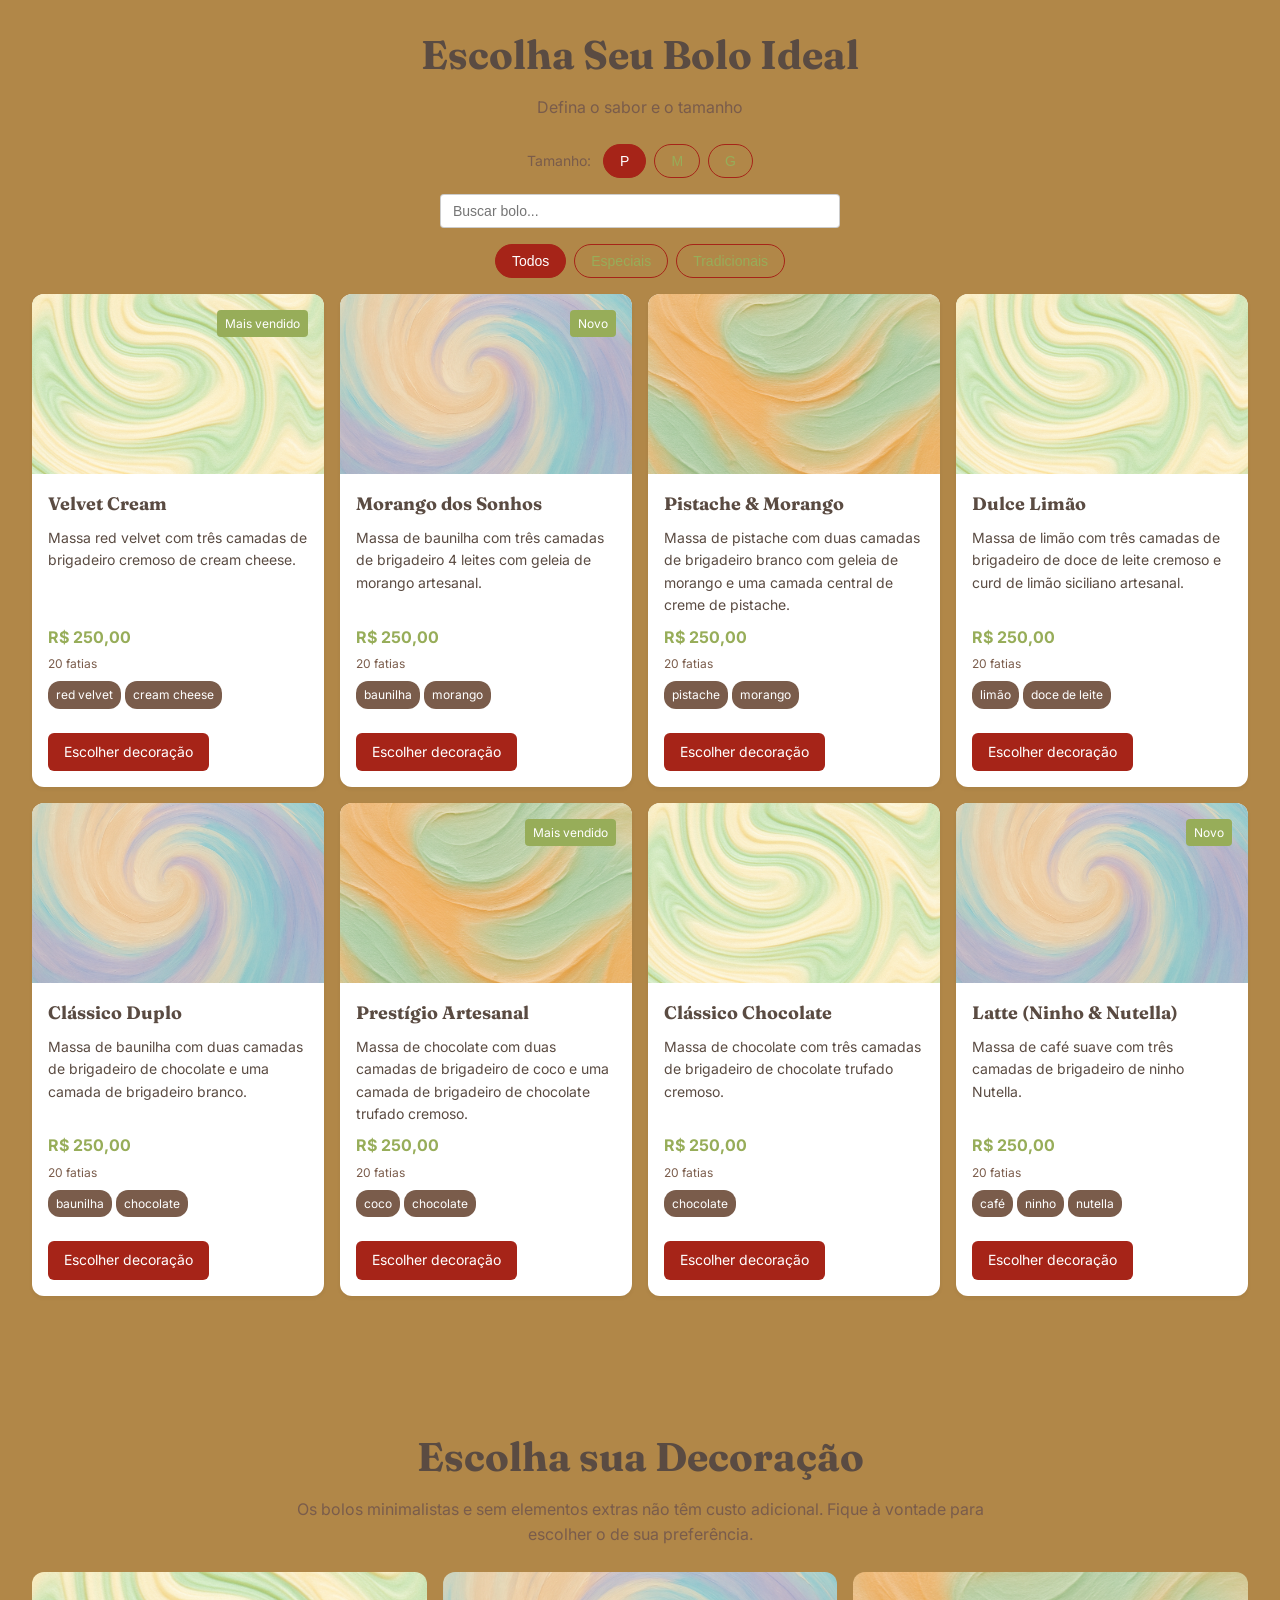
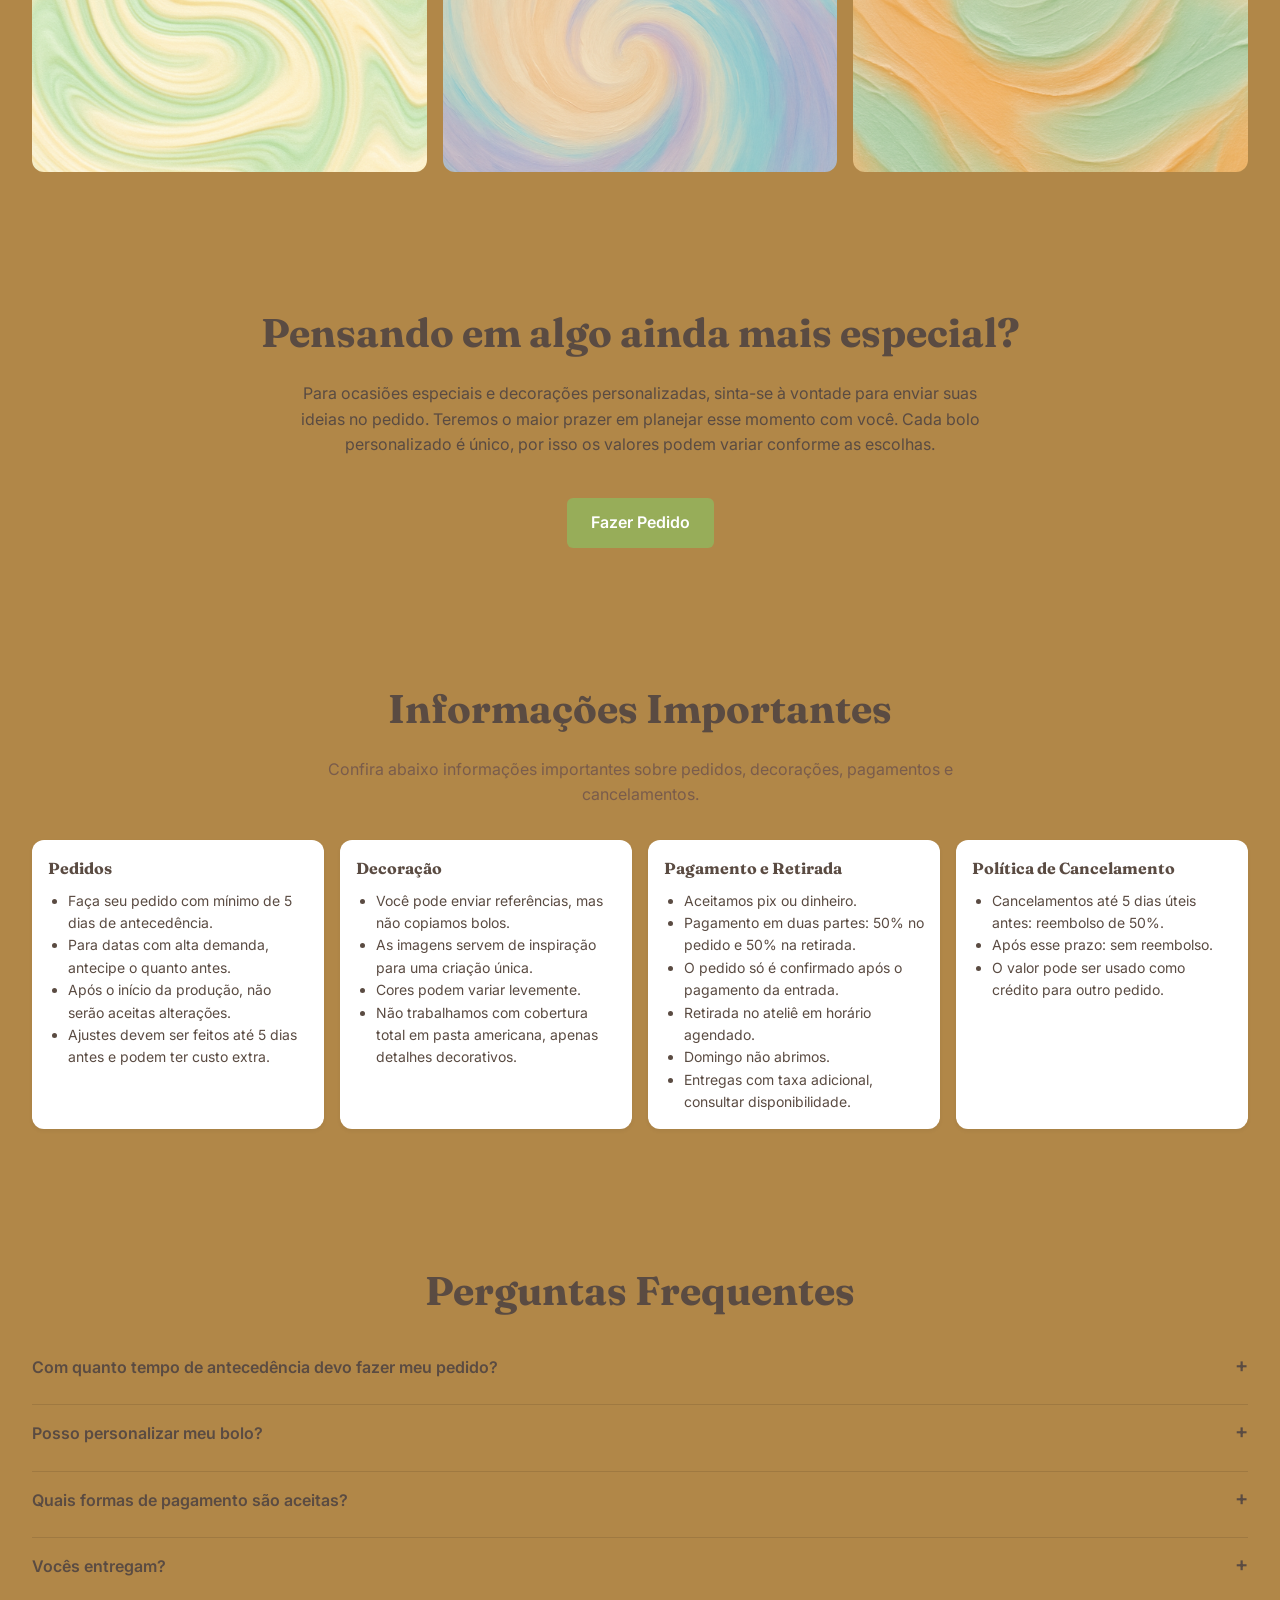
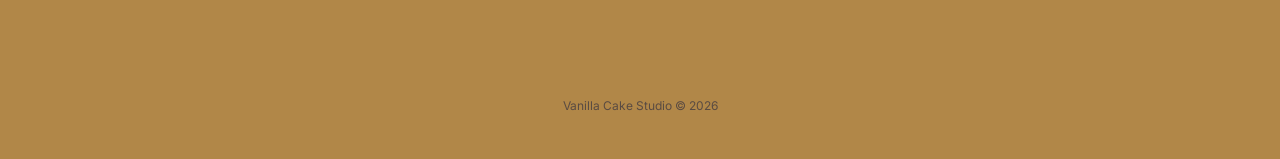
==== commit 921706e5: "Update index.html" ====
--- a/index.html
+++ b/index.html
@@ -19,7 +19,10 @@
   --text:#5a4b42;
   --button:#d99a9a;
 }
+
+/* Agora inclui .hero-cta */
 .header-cta,
+.hero-cta,
 .product-cta,
 .size-button.active,
 .category-button.active {
@@ -27,11 +30,15 @@
   border-color: var(--button) !important;
   color: #fff !important;
 }
+
+/* Bordas/estados inativos seguem a cor do botão */
 .size-button,
 .category-button {
   border-color: var(--button) !important;
 }
+
 .header-cta:hover,
+.hero-cta:hover,
 .product-cta:hover {
   filter: brightness(0.95);
 }
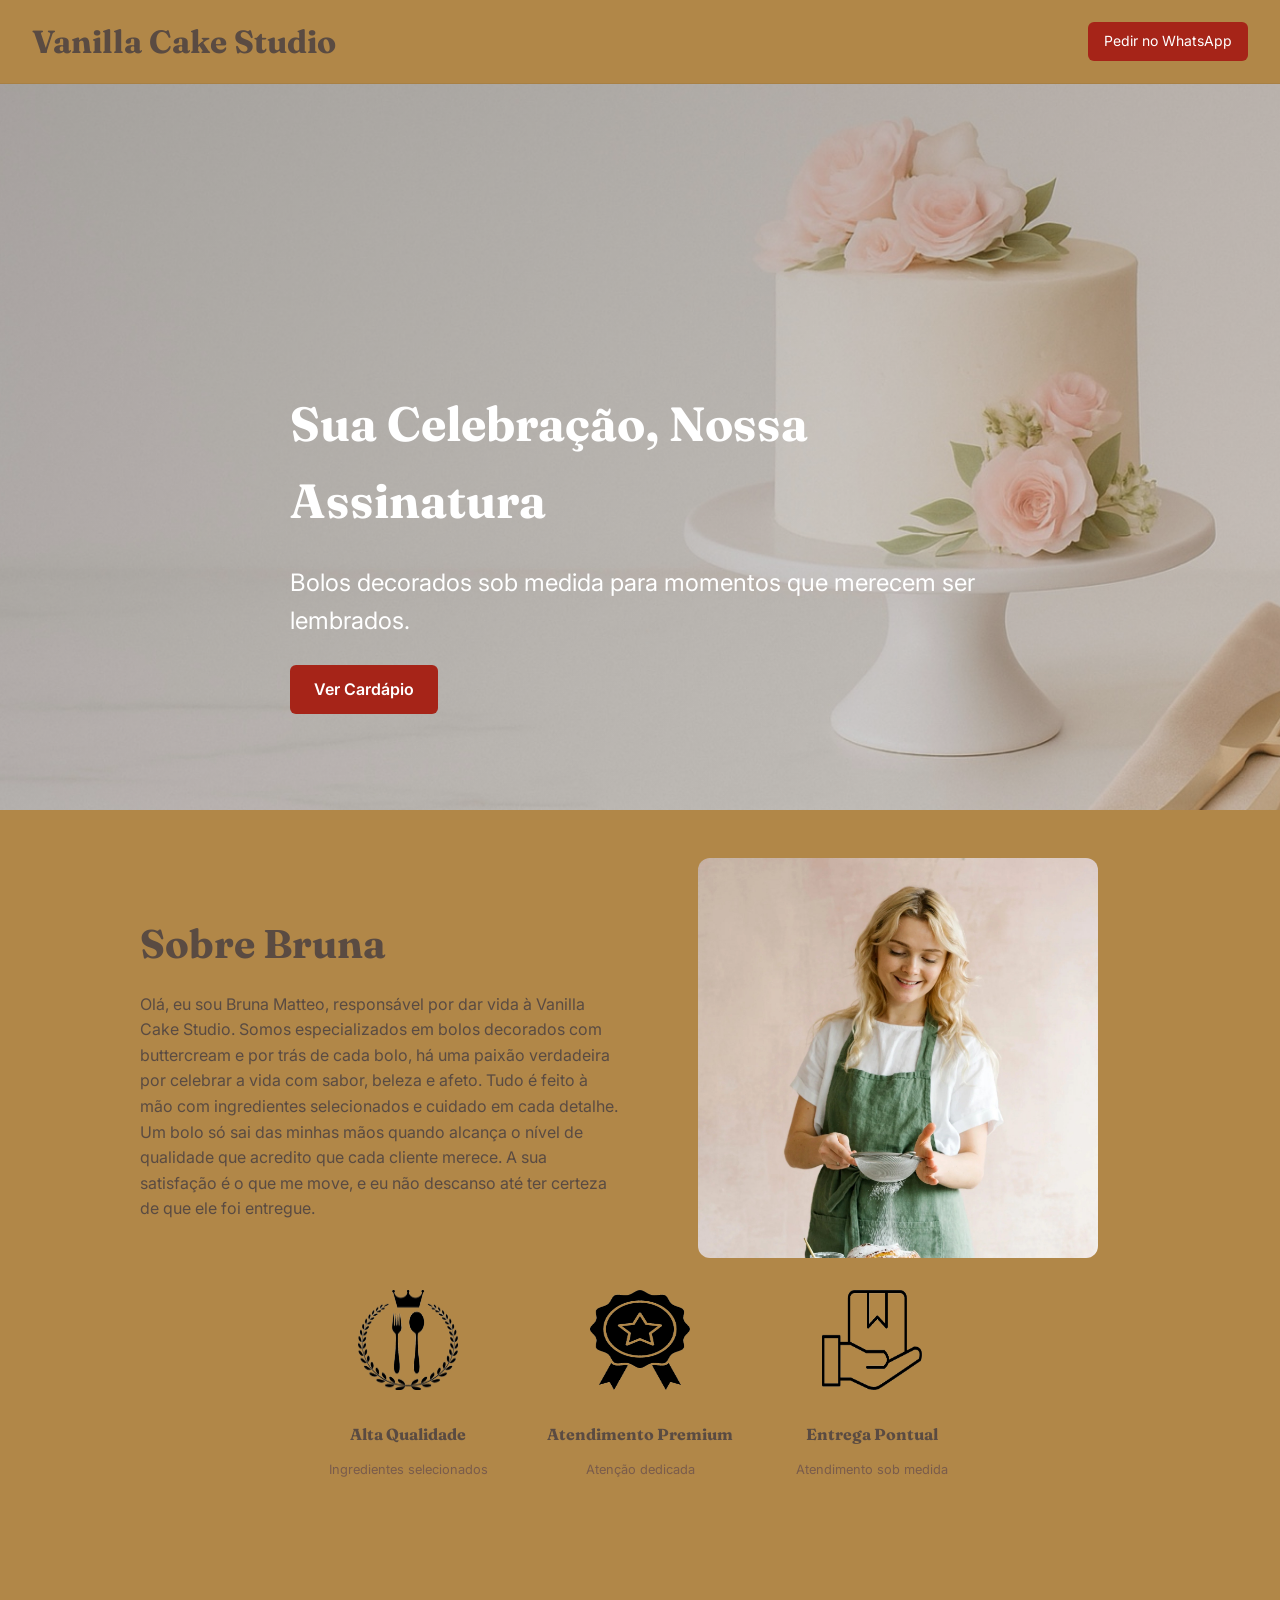
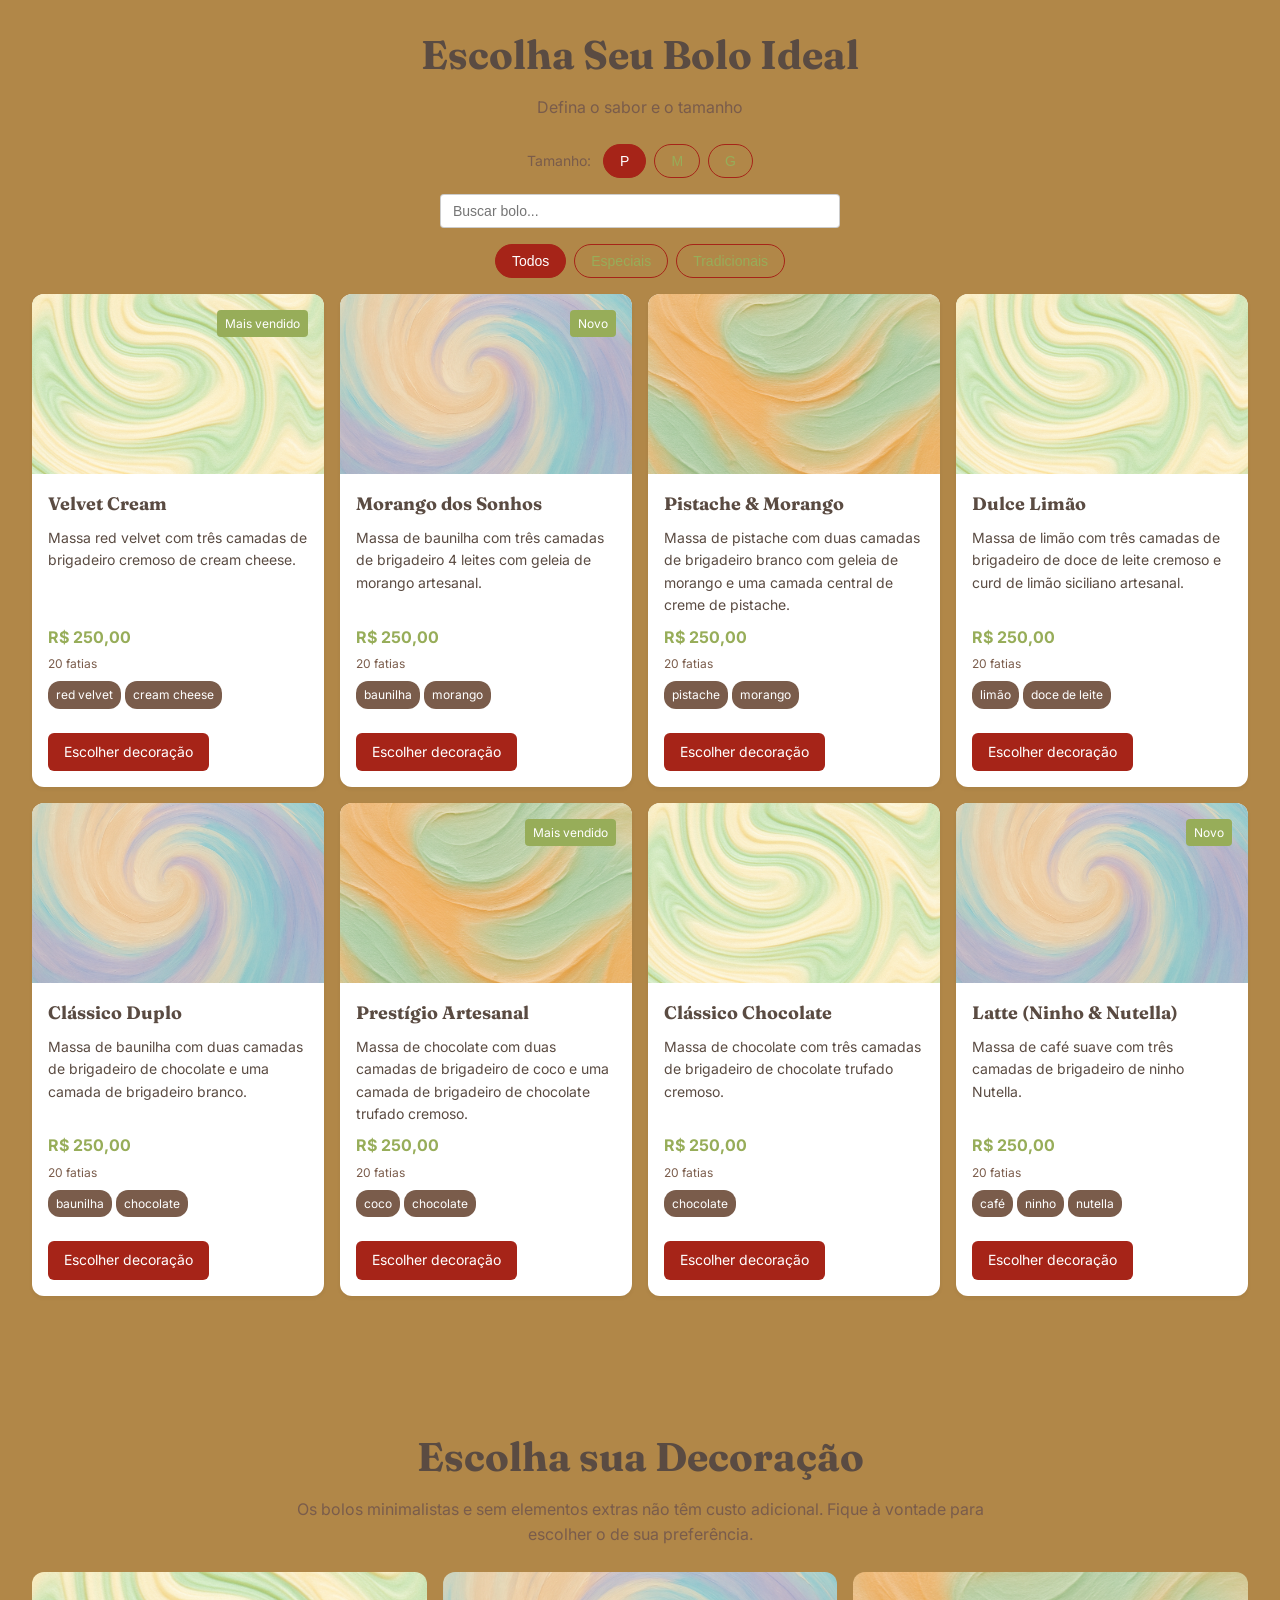
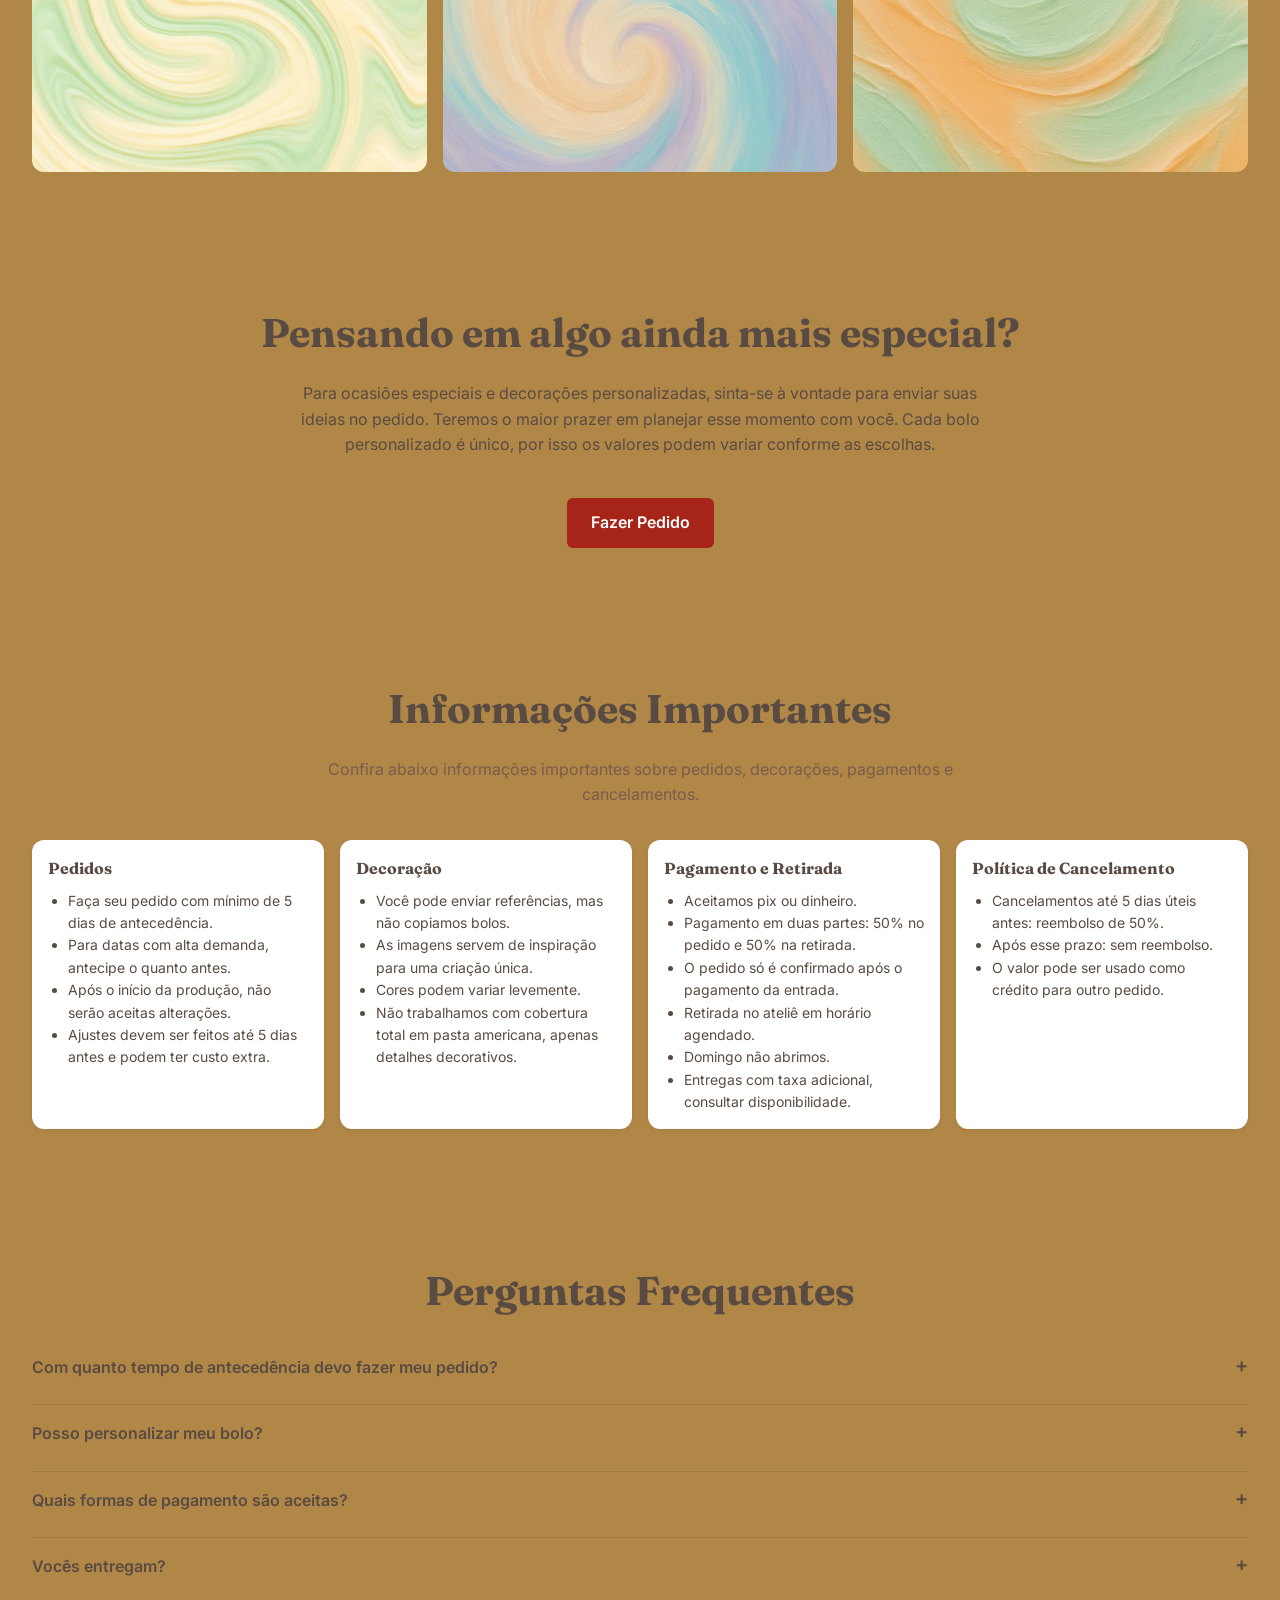
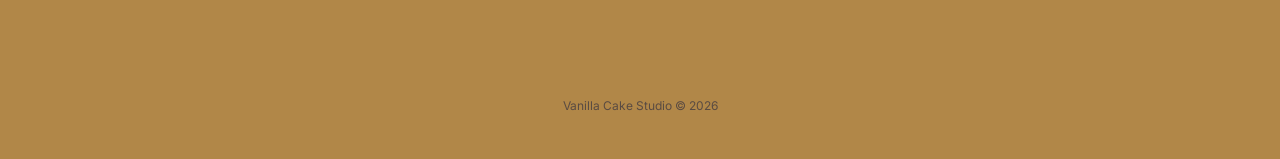
==== commit 4a3ac15d: "Update index.html" ====
--- a/index.html
+++ b/index.html
@@ -20,10 +20,17 @@
   --button:#d99a9a;
 }
 
-/* Agora inclui .hero-cta */
 .header-cta,
 .hero-cta,
 .product-cta,
+.custom-cta,
+a.cta,
+a.button,
+button.cta,
+a[class*="cta"],
+button[class*="cta"],
+.btn,
+.button,
 .size-button.active,
 .category-button.active {
   background: var(--button) !important;
@@ -31,7 +38,6 @@
   color: #fff !important;
 }
 
-/* Bordas/estados inativos seguem a cor do botão */
 .size-button,
 .category-button {
   border-color: var(--button) !important;
@@ -39,7 +45,13 @@
 
 .header-cta:hover,
 .hero-cta:hover,
-.product-cta:hover {
+.product-cta:hover,
+.custom-cta:hover,
+a.cta:hover,
+a.button:hover,
+button.cta:hover,
+.btn:hover,
+.button:hover {
   filter: brightness(0.95);
 }
 </style>
